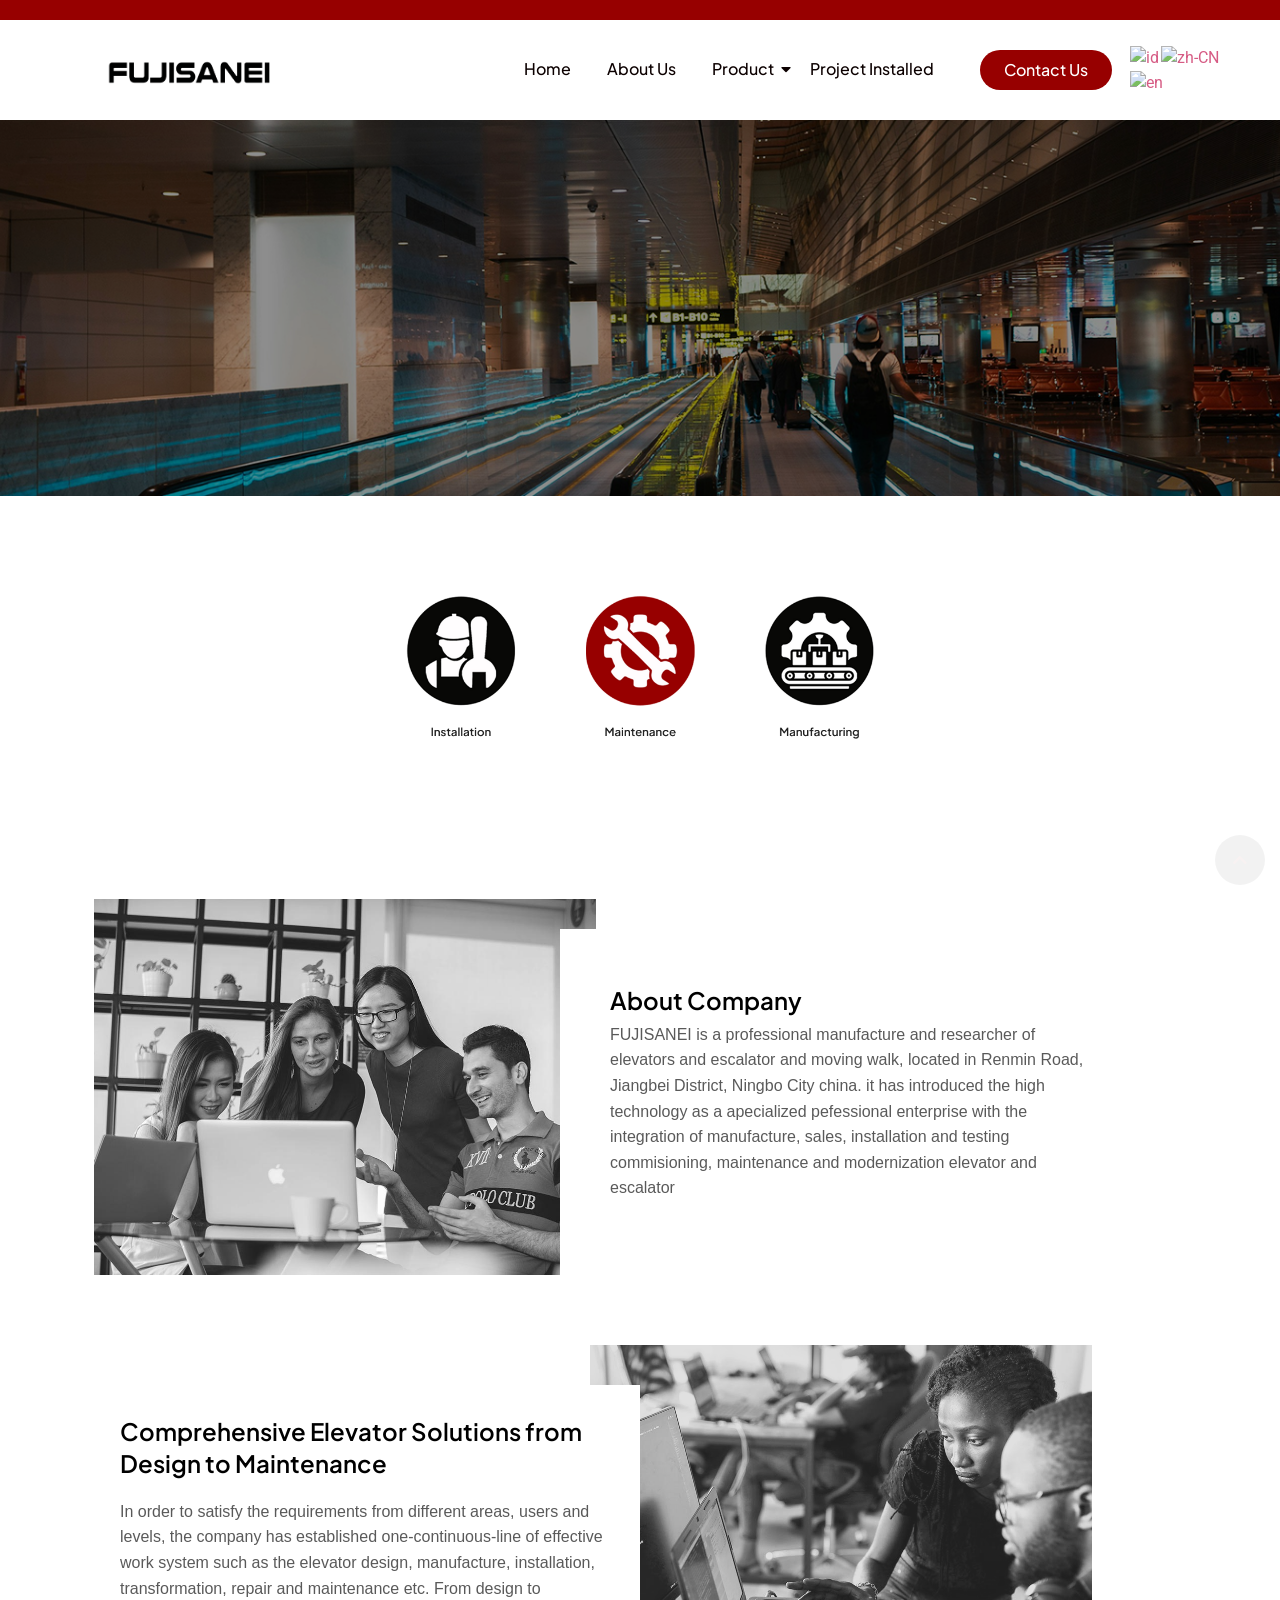
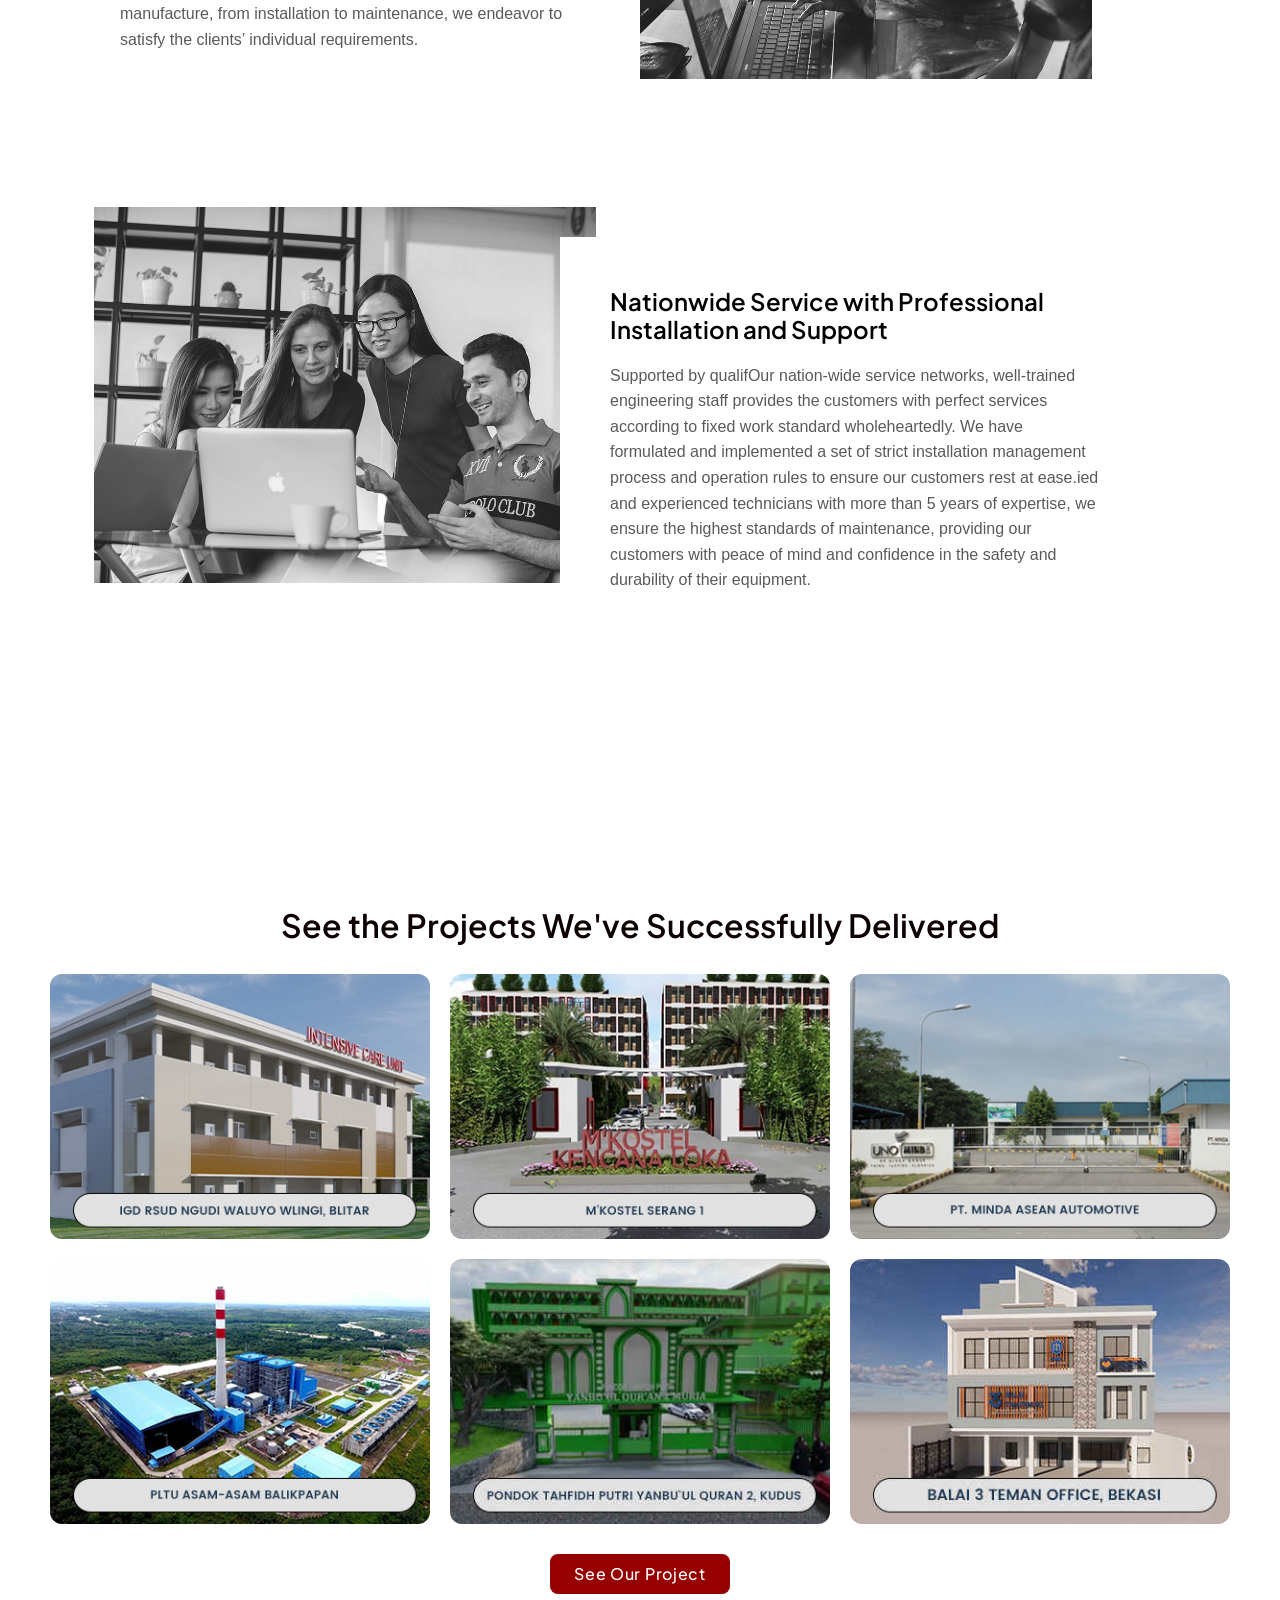
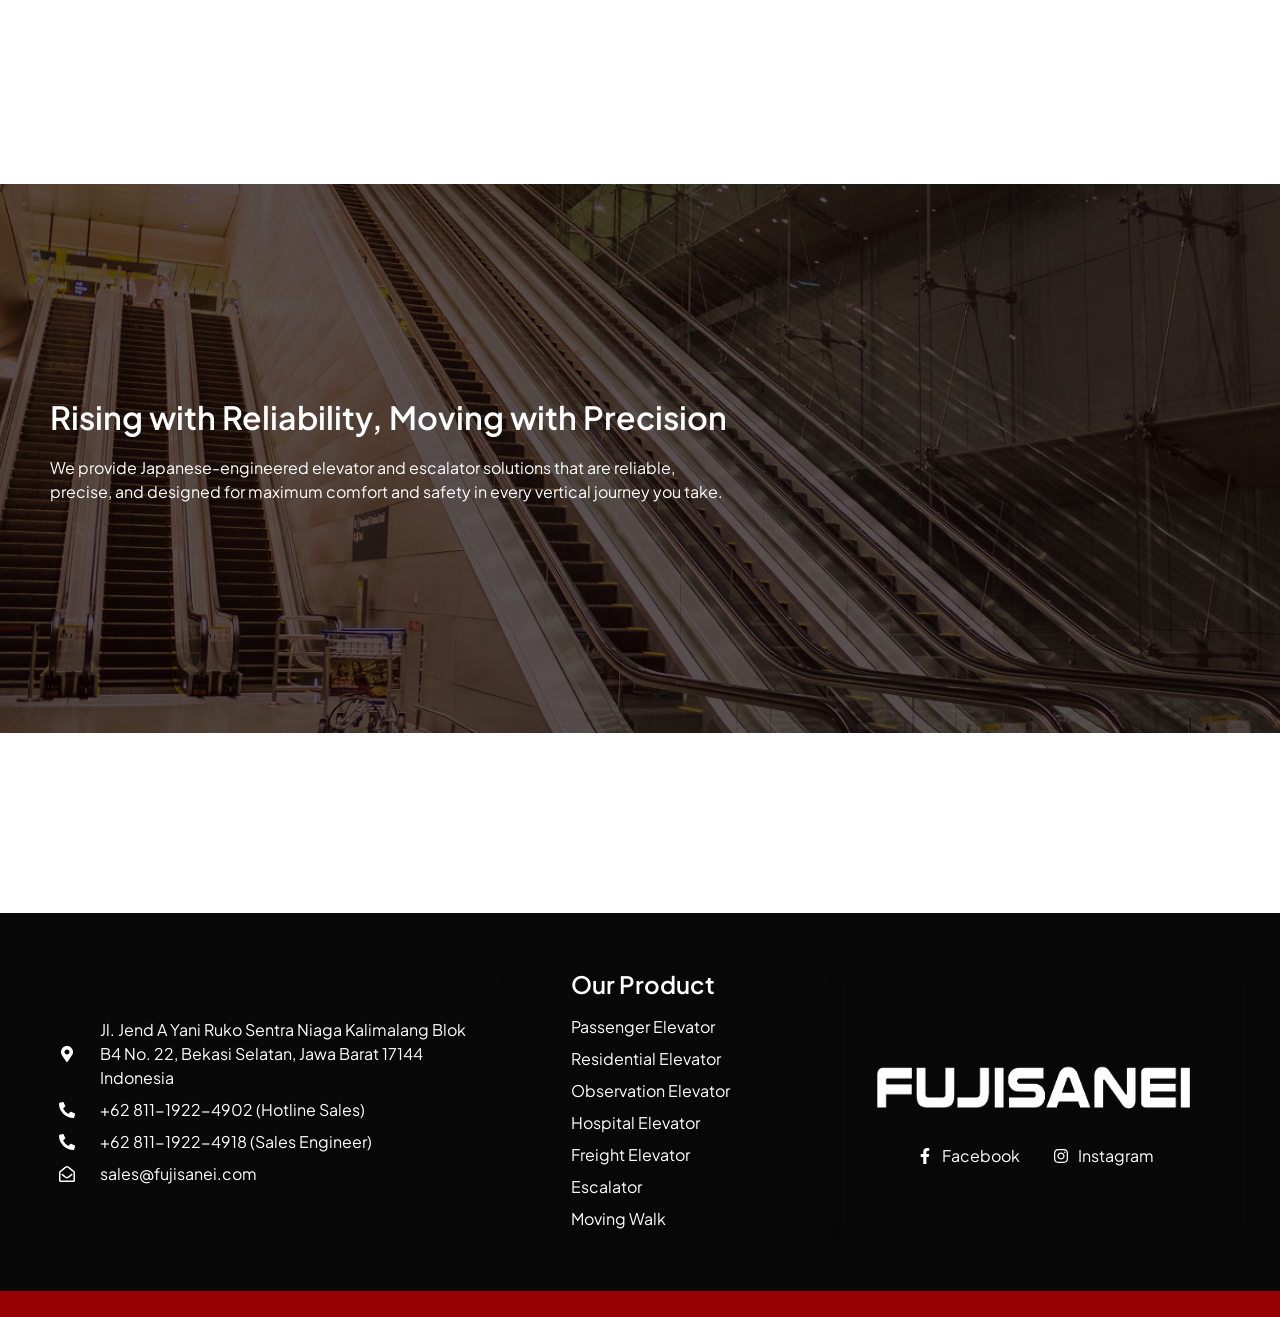
==== about/index.html @ 296575f1 "first" ====
<!DOCTYPE html>
<html lang="en-US">
<head>
	<meta charset="UTF-8">
	<meta name="viewport" content="width=device-width, initial-scale=1">
	<link rel="profile" href="http://gmpg.org/xfn/11">
	<link rel="pingback" href="https://rararap22.github.io/fsibaru/xmlrpc.php">
	<title>about &ndash; Fujisanei Elevator</title>
<meta name="robots" content="max-image-preview:large">
	<style>img:is([sizes="auto" i], [sizes^="auto," i]) { contain-intrinsic-size: 3000px 1500px }</style>
	<link rel="alternate" type="application/rss+xml" title="Fujisanei Elevator &raquo; Feed" href="https://rararap22.github.io/fsibaru/feed/">
<link rel="alternate" type="application/rss+xml" title="Fujisanei Elevator &raquo; Comments Feed" href="https://rararap22.github.io/fsibaru/comments/feed/">
<script>
window._wpemojiSettings = {"baseUrl":"https:\/\/s.w.org\/images\/core\/emoji\/16.0.1\/72x72\/","ext":".png","svgUrl":"https:\/\/s.w.org\/images\/core\/emoji\/16.0.1\/svg\/","svgExt":".svg","source":{"concatemoji":"https:\/\/rararap22.github.io\/fsibaru\/wp-includes\/js\/wp-emoji-release.min.js?ver=6.8.2"}};
/*! This file is auto-generated */
!function(s,n){var o,i,e;function c(e){try{var t={supportTests:e,timestamp:(new Date).valueOf()};sessionStorage.setItem(o,JSON.stringify(t))}catch(e){}}function p(e,t,n){e.clearRect(0,0,e.canvas.width,e.canvas.height),e.fillText(t,0,0);var t=new Uint32Array(e.getImageData(0,0,e.canvas.width,e.canvas.height).data),a=(e.clearRect(0,0,e.canvas.width,e.canvas.height),e.fillText(n,0,0),new Uint32Array(e.getImageData(0,0,e.canvas.width,e.canvas.height).data));return t.every(function(e,t){return e===a[t]})}function u(e,t){e.clearRect(0,0,e.canvas.width,e.canvas.height),e.fillText(t,0,0);for(var n=e.getImageData(16,16,1,1),a=0;a<n.data.length;a++)if(0!==n.data[a])return!1;return!0}function f(e,t,n,a){switch(t){case"flag":return n(e,"\ud83c\udff3\ufe0f\u200d\u26a7\ufe0f","\ud83c\udff3\ufe0f\u200b\u26a7\ufe0f")?!1:!n(e,"\ud83c\udde8\ud83c\uddf6","\ud83c\udde8\u200b\ud83c\uddf6")&&!n(e,"\ud83c\udff4\udb40\udc67\udb40\udc62\udb40\udc65\udb40\udc6e\udb40\udc67\udb40\udc7f","\ud83c\udff4\u200b\udb40\udc67\u200b\udb40\udc62\u200b\udb40\udc65\u200b\udb40\udc6e\u200b\udb40\udc67\u200b\udb40\udc7f");case"emoji":return!a(e,"\ud83e\udedf")}return!1}function g(e,t,n,a){var r="undefined"!=typeof WorkerGlobalScope&&self instanceof WorkerGlobalScope?new OffscreenCanvas(300,150):s.createElement("canvas"),o=r.getContext("2d",{willReadFrequently:!0}),i=(o.textBaseline="top",o.font="600 32px Arial",{});return e.forEach(function(e){i[e]=t(o,e,n,a)}),i}function t(e){var t=s.createElement("script");t.src=e,t.defer=!0,s.head.appendChild(t)}"undefined"!=typeof Promise&&(o="wpEmojiSettingsSupports",i=["flag","emoji"],n.supports={everything:!0,everythingExceptFlag:!0},e=new Promise(function(e){s.addEventListener("DOMContentLoaded",e,{once:!0})}),new Promise(function(t){var n=function(){try{var e=JSON.parse(sessionStorage.getItem(o));if("object"==typeof e&&"number"==typeof e.timestamp&&(new Date).valueOf()<e.timestamp+604800&&"object"==typeof e.supportTests)return e.supportTests}catch(e){}return null}();if(!n){if("undefined"!=typeof Worker&&"undefined"!=typeof OffscreenCanvas&&"undefined"!=typeof URL&&URL.createObjectURL&&"undefined"!=typeof Blob)try{var e="postMessage("+g.toString()+"("+[JSON.stringify(i),f.toString(),p.toString(),u.toString()].join(",")+"));",a=new Blob([e],{type:"text/javascript"}),r=new Worker(URL.createObjectURL(a),{name:"wpTestEmojiSupports"});return void(r.onmessage=function(e){c(n=e.data),r.terminate(),t(n)})}catch(e){}c(n=g(i,f,p,u))}t(n)}).then(function(e){for(var t in e)n.supports[t]=e[t],n.supports.everything=n.supports.everything&&n.supports[t],"flag"!==t&&(n.supports.everythingExceptFlag=n.supports.everythingExceptFlag&&n.supports[t]);n.supports.everythingExceptFlag=n.supports.everythingExceptFlag&&!n.supports.flag,n.DOMReady=!1,n.readyCallback=function(){n.DOMReady=!0}}).then(function(){return e}).then(function(){var e;n.supports.everything||(n.readyCallback(),(e=n.source||{}).concatemoji?t(e.concatemoji):e.wpemoji&&e.twemoji&&(t(e.twemoji),t(e.wpemoji)))}))}((window,document),window._wpemojiSettings);
</script>
<link rel="stylesheet" id="hfe-widgets-style-css" href="https://rararap22.github.io/fsibaru/wp-content/plugins/header-footer-elementor/inc/widgets-css/frontend.css?ver=2.4.4" media="all">
<link rel="stylesheet" id="premium-addons-css" href="https://rararap22.github.io/fsibaru/wp-content/plugins/premium-addons-for-elementor/assets/frontend/min-css/premium-addons.min.css?ver=4.11.22" media="all">
<style id="wp-emoji-styles-inline-css">

	img.wp-smiley, img.emoji {
		display: inline !important;
		border: none !important;
		box-shadow: none !important;
		height: 1em !important;
		width: 1em !important;
		margin: 0 0.07em !important;
		vertical-align: -0.1em !important;
		background: none !important;
		padding: 0 !important;
	}
</style>
<style id="global-styles-inline-css">
:root{--wp--preset--aspect-ratio--square: 1;--wp--preset--aspect-ratio--4-3: 4/3;--wp--preset--aspect-ratio--3-4: 3/4;--wp--preset--aspect-ratio--3-2: 3/2;--wp--preset--aspect-ratio--2-3: 2/3;--wp--preset--aspect-ratio--16-9: 16/9;--wp--preset--aspect-ratio--9-16: 9/16;--wp--preset--color--black: #000000;--wp--preset--color--cyan-bluish-gray: #abb8c3;--wp--preset--color--white: #ffffff;--wp--preset--color--pale-pink: #f78da7;--wp--preset--color--vivid-red: #cf2e2e;--wp--preset--color--luminous-vivid-orange: #ff6900;--wp--preset--color--luminous-vivid-amber: #fcb900;--wp--preset--color--light-green-cyan: #7bdcb5;--wp--preset--color--vivid-green-cyan: #00d084;--wp--preset--color--pale-cyan-blue: #8ed1fc;--wp--preset--color--vivid-cyan-blue: #0693e3;--wp--preset--color--vivid-purple: #9b51e0;--wp--preset--gradient--vivid-cyan-blue-to-vivid-purple: linear-gradient(135deg,rgba(6,147,227,1) 0%,rgb(155,81,224) 100%);--wp--preset--gradient--light-green-cyan-to-vivid-green-cyan: linear-gradient(135deg,rgb(122,220,180) 0%,rgb(0,208,130) 100%);--wp--preset--gradient--luminous-vivid-amber-to-luminous-vivid-orange: linear-gradient(135deg,rgba(252,185,0,1) 0%,rgba(255,105,0,1) 100%);--wp--preset--gradient--luminous-vivid-orange-to-vivid-red: linear-gradient(135deg,rgba(255,105,0,1) 0%,rgb(207,46,46) 100%);--wp--preset--gradient--very-light-gray-to-cyan-bluish-gray: linear-gradient(135deg,rgb(238,238,238) 0%,rgb(169,184,195) 100%);--wp--preset--gradient--cool-to-warm-spectrum: linear-gradient(135deg,rgb(74,234,220) 0%,rgb(151,120,209) 20%,rgb(207,42,186) 40%,rgb(238,44,130) 60%,rgb(251,105,98) 80%,rgb(254,248,76) 100%);--wp--preset--gradient--blush-light-purple: linear-gradient(135deg,rgb(255,206,236) 0%,rgb(152,150,240) 100%);--wp--preset--gradient--blush-bordeaux: linear-gradient(135deg,rgb(254,205,165) 0%,rgb(254,45,45) 50%,rgb(107,0,62) 100%);--wp--preset--gradient--luminous-dusk: linear-gradient(135deg,rgb(255,203,112) 0%,rgb(199,81,192) 50%,rgb(65,88,208) 100%);--wp--preset--gradient--pale-ocean: linear-gradient(135deg,rgb(255,245,203) 0%,rgb(182,227,212) 50%,rgb(51,167,181) 100%);--wp--preset--gradient--electric-grass: linear-gradient(135deg,rgb(202,248,128) 0%,rgb(113,206,126) 100%);--wp--preset--gradient--midnight: linear-gradient(135deg,rgb(2,3,129) 0%,rgb(40,116,252) 100%);--wp--preset--font-size--small: 13px;--wp--preset--font-size--medium: 20px;--wp--preset--font-size--large: 36px;--wp--preset--font-size--x-large: 42px;--wp--preset--spacing--20: 0.44rem;--wp--preset--spacing--30: 0.67rem;--wp--preset--spacing--40: 1rem;--wp--preset--spacing--50: 1.5rem;--wp--preset--spacing--60: 2.25rem;--wp--preset--spacing--70: 3.38rem;--wp--preset--spacing--80: 5.06rem;--wp--preset--shadow--natural: 6px 6px 9px rgba(0, 0, 0, 0.2);--wp--preset--shadow--deep: 12px 12px 50px rgba(0, 0, 0, 0.4);--wp--preset--shadow--sharp: 6px 6px 0px rgba(0, 0, 0, 0.2);--wp--preset--shadow--outlined: 6px 6px 0px -3px rgba(255, 255, 255, 1), 6px 6px rgba(0, 0, 0, 1);--wp--preset--shadow--crisp: 6px 6px 0px rgba(0, 0, 0, 1);}:root { --wp--style--global--content-size: 800px;--wp--style--global--wide-size: 1200px; }:where(body) { margin: 0; }.wp-site-blocks > .alignleft { float: left; margin-right: 2em; }.wp-site-blocks > .alignright { float: right; margin-left: 2em; }.wp-site-blocks > .aligncenter { justify-content: center; margin-left: auto; margin-right: auto; }:where(.wp-site-blocks) > * { margin-block-start: 24px; margin-block-end: 0; }:where(.wp-site-blocks) > :first-child { margin-block-start: 0; }:where(.wp-site-blocks) > :last-child { margin-block-end: 0; }:root { --wp--style--block-gap: 24px; }:root :where(.is-layout-flow) > :first-child{margin-block-start: 0;}:root :where(.is-layout-flow) > :last-child{margin-block-end: 0;}:root :where(.is-layout-flow) > *{margin-block-start: 24px;margin-block-end: 0;}:root :where(.is-layout-constrained) > :first-child{margin-block-start: 0;}:root :where(.is-layout-constrained) > :last-child{margin-block-end: 0;}:root :where(.is-layout-constrained) > *{margin-block-start: 24px;margin-block-end: 0;}:root :where(.is-layout-flex){gap: 24px;}:root :where(.is-layout-grid){gap: 24px;}.is-layout-flow > .alignleft{float: left;margin-inline-start: 0;margin-inline-end: 2em;}.is-layout-flow > .alignright{float: right;margin-inline-start: 2em;margin-inline-end: 0;}.is-layout-flow > .aligncenter{margin-left: auto !important;margin-right: auto !important;}.is-layout-constrained > .alignleft{float: left;margin-inline-start: 0;margin-inline-end: 2em;}.is-layout-constrained > .alignright{float: right;margin-inline-start: 2em;margin-inline-end: 0;}.is-layout-constrained > .aligncenter{margin-left: auto !important;margin-right: auto !important;}.is-layout-constrained > :where(:not(.alignleft):not(.alignright):not(.alignfull)){max-width: var(--wp--style--global--content-size);margin-left: auto !important;margin-right: auto !important;}.is-layout-constrained > .alignwide{max-width: var(--wp--style--global--wide-size);}body .is-layout-flex{display: flex;}.is-layout-flex{flex-wrap: wrap;align-items: center;}.is-layout-flex > :is(*, div){margin: 0;}body .is-layout-grid{display: grid;}.is-layout-grid > :is(*, div){margin: 0;}body{padding-top: 0px;padding-right: 0px;padding-bottom: 0px;padding-left: 0px;}a:where(:not(.wp-element-button)){text-decoration: underline;}:root :where(.wp-element-button, .wp-block-button__link){background-color: #32373c;border-width: 0;color: #fff;font-family: inherit;font-size: inherit;line-height: inherit;padding: calc(0.667em + 2px) calc(1.333em + 2px);text-decoration: none;}.has-black-color{color: var(--wp--preset--color--black) !important;}.has-cyan-bluish-gray-color{color: var(--wp--preset--color--cyan-bluish-gray) !important;}.has-white-color{color: var(--wp--preset--color--white) !important;}.has-pale-pink-color{color: var(--wp--preset--color--pale-pink) !important;}.has-vivid-red-color{color: var(--wp--preset--color--vivid-red) !important;}.has-luminous-vivid-orange-color{color: var(--wp--preset--color--luminous-vivid-orange) !important;}.has-luminous-vivid-amber-color{color: var(--wp--preset--color--luminous-vivid-amber) !important;}.has-light-green-cyan-color{color: var(--wp--preset--color--light-green-cyan) !important;}.has-vivid-green-cyan-color{color: var(--wp--preset--color--vivid-green-cyan) !important;}.has-pale-cyan-blue-color{color: var(--wp--preset--color--pale-cyan-blue) !important;}.has-vivid-cyan-blue-color{color: var(--wp--preset--color--vivid-cyan-blue) !important;}.has-vivid-purple-color{color: var(--wp--preset--color--vivid-purple) !important;}.has-black-background-color{background-color: var(--wp--preset--color--black) !important;}.has-cyan-bluish-gray-background-color{background-color: var(--wp--preset--color--cyan-bluish-gray) !important;}.has-white-background-color{background-color: var(--wp--preset--color--white) !important;}.has-pale-pink-background-color{background-color: var(--wp--preset--color--pale-pink) !important;}.has-vivid-red-background-color{background-color: var(--wp--preset--color--vivid-red) !important;}.has-luminous-vivid-orange-background-color{background-color: var(--wp--preset--color--luminous-vivid-orange) !important;}.has-luminous-vivid-amber-background-color{background-color: var(--wp--preset--color--luminous-vivid-amber) !important;}.has-light-green-cyan-background-color{background-color: var(--wp--preset--color--light-green-cyan) !important;}.has-vivid-green-cyan-background-color{background-color: var(--wp--preset--color--vivid-green-cyan) !important;}.has-pale-cyan-blue-background-color{background-color: var(--wp--preset--color--pale-cyan-blue) !important;}.has-vivid-cyan-blue-background-color{background-color: var(--wp--preset--color--vivid-cyan-blue) !important;}.has-vivid-purple-background-color{background-color: var(--wp--preset--color--vivid-purple) !important;}.has-black-border-color{border-color: var(--wp--preset--color--black) !important;}.has-cyan-bluish-gray-border-color{border-color: var(--wp--preset--color--cyan-bluish-gray) !important;}.has-white-border-color{border-color: var(--wp--preset--color--white) !important;}.has-pale-pink-border-color{border-color: var(--wp--preset--color--pale-pink) !important;}.has-vivid-red-border-color{border-color: var(--wp--preset--color--vivid-red) !important;}.has-luminous-vivid-orange-border-color{border-color: var(--wp--preset--color--luminous-vivid-orange) !important;}.has-luminous-vivid-amber-border-color{border-color: var(--wp--preset--color--luminous-vivid-amber) !important;}.has-light-green-cyan-border-color{border-color: var(--wp--preset--color--light-green-cyan) !important;}.has-vivid-green-cyan-border-color{border-color: var(--wp--preset--color--vivid-green-cyan) !important;}.has-pale-cyan-blue-border-color{border-color: var(--wp--preset--color--pale-cyan-blue) !important;}.has-vivid-cyan-blue-border-color{border-color: var(--wp--preset--color--vivid-cyan-blue) !important;}.has-vivid-purple-border-color{border-color: var(--wp--preset--color--vivid-purple) !important;}.has-vivid-cyan-blue-to-vivid-purple-gradient-background{background: var(--wp--preset--gradient--vivid-cyan-blue-to-vivid-purple) !important;}.has-light-green-cyan-to-vivid-green-cyan-gradient-background{background: var(--wp--preset--gradient--light-green-cyan-to-vivid-green-cyan) !important;}.has-luminous-vivid-amber-to-luminous-vivid-orange-gradient-background{background: var(--wp--preset--gradient--luminous-vivid-amber-to-luminous-vivid-orange) !important;}.has-luminous-vivid-orange-to-vivid-red-gradient-background{background: var(--wp--preset--gradient--luminous-vivid-orange-to-vivid-red) !important;}.has-very-light-gray-to-cyan-bluish-gray-gradient-background{background: var(--wp--preset--gradient--very-light-gray-to-cyan-bluish-gray) !important;}.has-cool-to-warm-spectrum-gradient-background{background: var(--wp--preset--gradient--cool-to-warm-spectrum) !important;}.has-blush-light-purple-gradient-background{background: var(--wp--preset--gradient--blush-light-purple) !important;}.has-blush-bordeaux-gradient-background{background: var(--wp--preset--gradient--blush-bordeaux) !important;}.has-luminous-dusk-gradient-background{background: var(--wp--preset--gradient--luminous-dusk) !important;}.has-pale-ocean-gradient-background{background: var(--wp--preset--gradient--pale-ocean) !important;}.has-electric-grass-gradient-background{background: var(--wp--preset--gradient--electric-grass) !important;}.has-midnight-gradient-background{background: var(--wp--preset--gradient--midnight) !important;}.has-small-font-size{font-size: var(--wp--preset--font-size--small) !important;}.has-medium-font-size{font-size: var(--wp--preset--font-size--medium) !important;}.has-large-font-size{font-size: var(--wp--preset--font-size--large) !important;}.has-x-large-font-size{font-size: var(--wp--preset--font-size--x-large) !important;}
:root :where(.wp-block-pullquote){font-size: 1.5em;line-height: 1.6;}
</style>
<link rel="stylesheet" id="hfe-style-css" href="https://rararap22.github.io/fsibaru/wp-content/plugins/header-footer-elementor/assets/css/header-footer-elementor.css?ver=2.4.4" media="all">
<link rel="stylesheet" id="elementor-frontend-css" href="https://rararap22.github.io/fsibaru/wp-content/plugins/elementor/assets/css/frontend.min.css?ver=3.30.2" media="all">
<link rel="stylesheet" id="elementor-post-6-css" href="https://rararap22.github.io/fsibaru/wp-content/uploads/elementor/css/post-6.css?ver=1753673597" media="all">
<link rel="stylesheet" id="she-header-style-css" href="https://rararap22.github.io/fsibaru/wp-content/plugins/sticky-header-effects-for-elementor/assets/css/she-header-style.css?ver=2.1.0" media="all">
<link rel="stylesheet" id="widget-image-css" href="https://rararap22.github.io/fsibaru/wp-content/plugins/elementor/assets/css/widget-image.min.css?ver=3.30.2" media="all">
<link rel="stylesheet" id="e-animation-hang-css" href="https://rararap22.github.io/fsibaru/wp-content/plugins/elementor/assets/lib/animations/styles/e-animation-hang.min.css?ver=3.30.2" media="all">
<link rel="stylesheet" id="widget-heading-css" href="https://rararap22.github.io/fsibaru/wp-content/plugins/elementor/assets/css/widget-heading.min.css?ver=3.30.2" media="all">
<link rel="stylesheet" id="e-animation-grow-css" href="https://rararap22.github.io/fsibaru/wp-content/plugins/elementor/assets/lib/animations/styles/e-animation-grow.min.css?ver=3.30.2" media="all">
<link rel="stylesheet" id="elementor-post-343-css" href="https://rararap22.github.io/fsibaru/wp-content/uploads/elementor/css/post-343.css?ver=1753673710" media="all">
<link rel="stylesheet" id="elementor-post-27-css" href="https://rararap22.github.io/fsibaru/wp-content/uploads/elementor/css/post-27.css?ver=1753673598" media="all">
<link rel="stylesheet" id="elementor-post-81-css" href="https://rararap22.github.io/fsibaru/wp-content/uploads/elementor/css/post-81.css?ver=1753673598" media="all">
<link rel="stylesheet" id="hello-elementor-css" href="https://rararap22.github.io/fsibaru/wp-content/themes/hello-elementor/assets/css/reset.css?ver=3.4.4" media="all">
<link rel="stylesheet" id="hello-elementor-theme-style-css" href="https://rararap22.github.io/fsibaru/wp-content/themes/hello-elementor/assets/css/theme.css?ver=3.4.4" media="all">
<link rel="stylesheet" id="hello-elementor-header-footer-css" href="https://rararap22.github.io/fsibaru/wp-content/themes/hello-elementor/assets/css/header-footer.css?ver=3.4.4" media="all">
<link rel="stylesheet" id="hfe-elementor-icons-css" href="https://rararap22.github.io/fsibaru/wp-content/plugins/elementor/assets/lib/eicons/css/elementor-icons.min.css?ver=5.34.0" media="all">
<link rel="stylesheet" id="hfe-icons-list-css" href="https://rararap22.github.io/fsibaru/wp-content/plugins/elementor/assets/css/widget-icon-list.min.css?ver=3.24.3" media="all">
<link rel="stylesheet" id="hfe-social-icons-css" href="https://rararap22.github.io/fsibaru/wp-content/plugins/elementor/assets/css/widget-social-icons.min.css?ver=3.24.0" media="all">
<link rel="stylesheet" id="hfe-social-share-icons-brands-css" href="https://rararap22.github.io/fsibaru/wp-content/plugins/elementor/assets/lib/font-awesome/css/brands.css?ver=5.15.3" media="all">
<link rel="stylesheet" id="hfe-social-share-icons-fontawesome-css" href="https://rararap22.github.io/fsibaru/wp-content/plugins/elementor/assets/lib/font-awesome/css/fontawesome.css?ver=5.15.3" media="all">
<link rel="stylesheet" id="hfe-nav-menu-icons-css" href="https://rararap22.github.io/fsibaru/wp-content/plugins/elementor/assets/lib/font-awesome/css/solid.css?ver=5.15.3" media="all">
<link rel="stylesheet" id="hfe-widget-blockquote-css" href="https://rararap22.github.io/fsibaru/wp-content/plugins/elementor-pro/assets/css/widget-blockquote.min.css?ver=3.25.0" media="all">
<link rel="stylesheet" id="hfe-mega-menu-css" href="https://rararap22.github.io/fsibaru/wp-content/plugins/elementor-pro/assets/css/widget-mega-menu.min.css?ver=3.26.2" media="all">
<link rel="stylesheet" id="hfe-nav-menu-widget-css" href="https://rararap22.github.io/fsibaru/wp-content/plugins/elementor-pro/assets/css/widget-nav-menu.min.css?ver=3.26.0" media="all">
<link rel="stylesheet" id="wpr-text-animations-css-css" href="https://rararap22.github.io/fsibaru/wp-content/plugins/royal-elementor-addons/assets/css/lib/animations/text-animations.min.css?ver=1.7.1027" media="all">
<link rel="stylesheet" id="wpr-addons-css-css" href="https://rararap22.github.io/fsibaru/wp-content/plugins/royal-elementor-addons/assets/css/frontend.min.css?ver=1.7.1027" media="all">
<link rel="stylesheet" id="font-awesome-5-all-css" href="https://rararap22.github.io/fsibaru/wp-content/plugins/elementor/assets/lib/font-awesome/css/all.min.css?ver=4.11.22" media="all">
<link rel="stylesheet" id="bdt-uikit-css" href="https://rararap22.github.io/fsibaru/wp-content/plugins/bdthemes-element-pack-lite/assets/css/bdt-uikit.css?ver=3.21.7" media="all">
<link rel="stylesheet" id="ep-helper-css" href="https://rararap22.github.io/fsibaru/wp-content/plugins/bdthemes-element-pack-lite/assets/css/ep-helper.css?ver=8.1.3" media="all">
<link rel="stylesheet" id="prime-slider-site-css" href="https://rararap22.github.io/fsibaru/wp-content/plugins/bdthemes-prime-slider-lite/assets/css/prime-slider-site.css?ver=3.17.16" media="all">
<link rel="stylesheet" id="upk-site-css" href="https://rararap22.github.io/fsibaru/wp-content/plugins/ultimate-post-kit/assets/css/upk-site.css?ver=3.15.3" media="all">
<link rel="stylesheet" id="elementor-gf-local-plusjakartasans-css" href="https://rararap22.github.io/fsibaru/wp-content/uploads/elementor/google-fonts/css/plusjakartasans.css?ver=1753081350" media="all">
<link rel="stylesheet" id="elementor-gf-local-roboto-css" href="https://rararap22.github.io/fsibaru/wp-content/uploads/elementor/google-fonts/css/roboto.css?ver=1753080674" media="all">
<script data-cfasync="false" src="https://rararap22.github.io/fsibaru/wp-includes/js/jquery/jquery.min.js?ver=3.7.1" id="jquery-core-js"></script>
<script data-cfasync="false" src="https://rararap22.github.io/fsibaru/wp-includes/js/jquery/jquery-migrate.min.js?ver=3.4.1" id="jquery-migrate-js"></script>
<script id="jquery-js-after">
!function($){"use strict";$(document).ready(function(){$(this).scrollTop()>100&&$(".hfe-scroll-to-top-wrap").removeClass("hfe-scroll-to-top-hide"),$(window).scroll(function(){$(this).scrollTop()<100?$(".hfe-scroll-to-top-wrap").fadeOut(300):$(".hfe-scroll-to-top-wrap").fadeIn(300)}),$(".hfe-scroll-to-top-wrap").on("click",function(){$("html, body").animate({scrollTop:0},300);return!1})})}(jQuery);
!function($){'use strict';$(document).ready(function(){var bar=$('.hfe-reading-progress-bar');if(!bar.length)return;$(window).on('scroll',function(){var s=$(window).scrollTop(),d=$(document).height()-$(window).height(),p=d? s/d*100:0;bar.css('width',p+'%')});});}(jQuery);
</script>
<script src="https://rararap22.github.io/fsibaru/wp-content/plugins/sticky-header-effects-for-elementor/assets/js/she-header.js?ver=2.1.0" id="she-header-js"></script>
<link rel="https://api.w.org/" href="https://rararap22.github.io/fsibaru/wp-json/"><link rel="alternate" title="JSON" type="application/json" href="https://rararap22.github.io/fsibaru/wp-json/wp/v2/pages/343"><link rel="EditURI" type="application/rsd+xml" title="RSD" href="https://rararap22.github.io/fsibaru/xmlrpc.php?rsd">
<meta name="generator" content="WordPress 6.8.2">
<link rel="canonical" href="https://rararap22.github.io/fsibaru/about/">
<link rel="shortlink" href="https://rararap22.github.io/fsibaru/?p=343">
<link rel="alternate" title="oEmbed (JSON)" type="application/json+oembed" href="https://rararap22.github.io/fsibaru/wp-json/oembed/1.0/embed?url=https%3A%2F%2Frararap22.github.io%2Ffsibaru%2Fabout%2F">
<link rel="alternate" title="oEmbed (XML)" type="text/xml+oembed" href="https://rararap22.github.io/fsibaru/wp-json/oembed/1.0/embed?url=https%3A%2F%2Frararap22.github.io%2Ffsibaru%2Fabout%2F&amp;format=xml">
<meta name="generator" content="Elementor 3.30.2; features: e_font_icon_svg, additional_custom_breakpoints, e_element_cache; settings: css_print_method-external, google_font-enabled, font_display-swap">
			<style>
				.e-con.e-parent:nth-of-type(n+4):not(.e-lazyloaded):not(.e-no-lazyload),
				.e-con.e-parent:nth-of-type(n+4):not(.e-lazyloaded):not(.e-no-lazyload) * {
					background-image: none !important;
				}
				@media screen and (max-height: 1024px) {
					.e-con.e-parent:nth-of-type(n+3):not(.e-lazyloaded):not(.e-no-lazyload),
					.e-con.e-parent:nth-of-type(n+3):not(.e-lazyloaded):not(.e-no-lazyload) * {
						background-image: none !important;
					}
				}
				@media screen and (max-height: 640px) {
					.e-con.e-parent:nth-of-type(n+2):not(.e-lazyloaded):not(.e-no-lazyload),
					.e-con.e-parent:nth-of-type(n+2):not(.e-lazyloaded):not(.e-no-lazyload) * {
						background-image: none !important;
					}
				}
			</style>
					<style id="wp-custom-css">
			

/** Start Block Kit CSS: 136-3-fc37602abad173a9d9d95d89bbe6bb80 **/

.envato-block__preview{overflow: visible !important;}

/** End Block Kit CSS: 136-3-fc37602abad173a9d9d95d89bbe6bb80 **/



/** Start Block Kit CSS: 144-3-3a7d335f39a8579c20cdf02f8d462582 **/

.envato-block__preview{overflow: visible;}

/* Envato Kit 141 Custom Styles - Applied to the element under Advanced */

.elementor-headline-animation-type-drop-in .elementor-headline-dynamic-wrapper{
	text-align: center;
}
.envato-kit-141-top-0 h1,
.envato-kit-141-top-0 h2,
.envato-kit-141-top-0 h3,
.envato-kit-141-top-0 h4,
.envato-kit-141-top-0 h5,
.envato-kit-141-top-0 h6,
.envato-kit-141-top-0 p {
	margin-top: 0;
}

.envato-kit-141-newsletter-inline .elementor-field-textual.elementor-size-md {
	padding-left: 1.5rem;
	padding-right: 1.5rem;
}

.envato-kit-141-bottom-0 p {
	margin-bottom: 0;
}

.envato-kit-141-bottom-8 .elementor-price-list .elementor-price-list-item .elementor-price-list-header {
	margin-bottom: .5rem;
}

.envato-kit-141.elementor-widget-testimonial-carousel.elementor-pagination-type-bullets .swiper-container {
	padding-bottom: 52px;
}

.envato-kit-141-display-inline {
	display: inline-block;
}

.envato-kit-141 .elementor-slick-slider ul.slick-dots {
	bottom: -40px;
}

/** End Block Kit CSS: 144-3-3a7d335f39a8579c20cdf02f8d462582 **/



/** Start Block Kit CSS: 135-3-c665d4805631b9a8bf464e65129b2f58 **/

.envato-block__preview{overflow: visible;}

/** End Block Kit CSS: 135-3-c665d4805631b9a8bf464e65129b2f58 **/



/** Start Block Kit CSS: 143-3-7969bb877702491bc5ca272e536ada9d **/

.envato-block__preview{overflow: visible;}
/* Material Button Click Effect */
.envato-kit-140-material-hit .menu-item a,
.envato-kit-140-material-button .elementor-button{
  background-position: center;
  transition: background 0.8s;
}
.envato-kit-140-material-hit .menu-item a:hover,
.envato-kit-140-material-button .elementor-button:hover{
  background: radial-gradient(circle, transparent 1%, #fff 1%) center/15000%;
}
.envato-kit-140-material-hit .menu-item a:active,
.envato-kit-140-material-button .elementor-button:active{
  background-color: #FFF;
  background-size: 100%;
  transition: background 0s;
}

/* Field Shadow */
.envato-kit-140-big-shadow-form .elementor-field-textual{
	box-shadow: 0 20px 30px rgba(0,0,0, .05);
}

/* FAQ */
.envato-kit-140-faq .elementor-accordion .elementor-accordion-item{
	border-width: 0 0 1px !important;
}

/* Scrollable Columns */
.envato-kit-140-scrollable{
	 height: 100%;
   overflow: auto;
   overflow-x: hidden;
}

/* ImageBox: No Space */
.envato-kit-140-imagebox-nospace:hover{
	transform: scale(1.1);
	transition: all 0.3s;
}
.envato-kit-140-imagebox-nospace figure{
	line-height: 0;
}

.envato-kit-140-slide .elementor-slide-content{
	background: #FFF;
	margin-left: -60px;
	padding: 1em;
}
.envato-kit-140-carousel .slick-active:not(.slick-current)  img{
	padding: 20px !important;
	transition: all .9s;
}

/** End Block Kit CSS: 143-3-7969bb877702491bc5ca272e536ada9d **/



/** Start Block Kit CSS: 141-3-1d55f1e76be9fb1a8d9de88accbe962f **/

.envato-kit-138-bracket .elementor-widget-container > *:before{
	content:"[";
	color:#ffab00;
	display:inline-block;
	margin-right:4px;
	line-height:1em;
	position:relative;
	top:-1px;
}

.envato-kit-138-bracket .elementor-widget-container > *:after{
	content:"]";
	color:#ffab00;
	display:inline-block;
	margin-left:4px;
	line-height:1em;
	position:relative;
	top:-1px;
}

/** End Block Kit CSS: 141-3-1d55f1e76be9fb1a8d9de88accbe962f **/

		</style>
		<style id="wpr_lightbox_styles">
				.lg-backdrop {
					background-color: rgba(0,0,0,0.6) !important;
				}
				.lg-toolbar,
				.lg-dropdown {
					background-color: rgba(0,0,0,0.8) !important;
				}
				.lg-dropdown:after {
					border-bottom-color: rgba(0,0,0,0.8) !important;
				}
				.lg-sub-html {
					background-color: rgba(0,0,0,0.8) !important;
				}
				.lg-thumb-outer,
				.lg-progress-bar {
					background-color: #444444 !important;
				}
				.lg-progress {
					background-color: #a90707 !important;
				}
				.lg-icon {
					color: #efefef !important;
					font-size: 20px !important;
				}
				.lg-icon.lg-toogle-thumb {
					font-size: 24px !important;
				}
				.lg-icon:hover,
				.lg-dropdown-text:hover {
					color: #ffffff !important;
				}
				.lg-sub-html,
				.lg-dropdown-text {
					color: #efefef !important;
					font-size: 14px !important;
				}
				#lg-counter {
					color: #efefef !important;
					font-size: 14px !important;
				}
				.lg-prev,
				.lg-next {
					font-size: 35px !important;
				}

				/* Defaults */
				.lg-icon {
				background-color: transparent !important;
				}

				#lg-counter {
				opacity: 0.9;
				}

				.lg-thumb-outer {
				padding: 0 10px;
				}

				.lg-thumb-item {
				border-radius: 0 !important;
				border: none !important;
				opacity: 0.5;
				}

				.lg-thumb-item.active {
					opacity: 1;
				}
	         </style></head>

<body class="wp-singular page-template-default page page-id-343 wp-embed-responsive wp-theme-hello-elementor ehf-header ehf-footer ehf-template-hello-elementor ehf-stylesheet-hello-elementor hello-elementor-default elementor-default elementor-kit-6 elementor-page elementor-page-343">
<div id="page" class="hfeed site">

		<header id="masthead" itemscope="itemscope" itemtype="https://schema.org/WPHeader">
			<p class="main-title bhf-hidden" itemprop="headline"><a href="https://rararap22.github.io/fsibaru" title="Fujisanei Elevator" rel="home">Fujisanei Elevator</a></p>
					<div data-elementor-type="wp-post" data-elementor-id="27" class="elementor elementor-27" data-elementor-post-type="elementor-hf">
				<div class="elementor-element elementor-element-c5a20b7 e-flex e-con-boxed wpr-particle-no wpr-jarallax-no wpr-parallax-no wpr-sticky-section-no e-con e-parent" data-id="c5a20b7" data-element_type="container" data-settings='{"background_background":"classic"}'>
					<div class="e-con-inner">
					</div>
				</div>
				<section class="elementor-section elementor-top-section elementor-element elementor-element-74d399ea elementor-section-height-min-height elementor-section-boxed elementor-section-height-default elementor-section-items-middle wpr-particle-no wpr-jarallax-no wpr-parallax-no wpr-sticky-section-no" data-id="74d399ea" data-element_type="section" data-settings='{"background_background":"classic"}'>
						<div class="elementor-container elementor-column-gap-default">
					<div class="elementor-column elementor-col-25 elementor-top-column elementor-element elementor-element-e70fe40" data-id="e70fe40" data-element_type="column">
			<div class="elementor-widget-wrap elementor-element-populated">
						<div class="elementor-element elementor-element-e922146 elementor-widget elementor-widget-image" data-id="e922146" data-element_type="widget" data-widget_type="image.default">
															<img fetchpriority="high" width="800" height="214" src="https://rararap22.github.io/fsibaru/wp-content/uploads/2025/07/Logo-Fuji-Sanei-2.png" class="attachment-large size-large wp-image-65" alt="">															</div>
					</div>
		</div>
				<div class="elementor-column elementor-col-25 elementor-top-column elementor-element elementor-element-31118067" data-id="31118067" data-element_type="column">
			<div class="elementor-widget-wrap elementor-element-populated">
						<div class="elementor-element elementor-element-dc9d89b wpr-main-menu-align-right wpr-main-menu-align--tabletleft wpr-main-menu-align--mobileleft wpr-pointer-underline wpr-pointer-line-fx wpr-pointer-fx-fade wpr-sub-icon-caret-down wpr-sub-menu-fx-fade wpr-nav-menu-bp-mobile wpr-mobile-menu-full-width wpr-mobile-menu-item-align-center wpr-mobile-toggle-v1 wpr-sub-divider-yes wpr-mobile-divider-yes elementor-widget elementor-widget-wpr-nav-menu" data-id="dc9d89b" data-element_type="widget" data-settings='{"menu_layout":"horizontal"}' data-widget_type="wpr-nav-menu.default">
					<nav class="wpr-nav-menu-container wpr-nav-menu-horizontal" data-trigger="hover"><ul id="menu-1-dc9d89b" class="wpr-nav-menu"><li class="menu-item menu-item-type-custom menu-item-object-custom menu-item-home menu-item-47"><a href="https://rararap22.github.io/fsibaru/" class="wpr-menu-item wpr-pointer-item">Home</a></li>
<li class="menu-item menu-item-type-custom menu-item-object-custom menu-item-48"><a href="https://rararap22.github.io/fsibaru/about/" class="wpr-menu-item wpr-pointer-item">About Us</a></li>
<li class="menu-item menu-item-type-custom menu-item-object-custom menu-item-has-children menu-item-49"><a href="#" class="wpr-menu-item wpr-pointer-item">Product<i class="wpr-sub-icon fas" aria-hidden="true"></i></a>
<ul class="sub-menu wpr-sub-menu">
	<li class="menu-item menu-item-type-custom menu-item-object-custom menu-item-51"><a href="https://rararap22.github.io/fsibaru/passenger/" class="wpr-sub-menu-item">Passenger Elevator</a></li>
	<li class="menu-item menu-item-type-custom menu-item-object-custom menu-item-52"><a href="https://rararap22.github.io/fsibaru/residential/" class="wpr-sub-menu-item">Residential Elevator</a></li>
	<li class="menu-item menu-item-type-custom menu-item-object-custom menu-item-53"><a href="http://observation/" class="wpr-sub-menu-item">Observation Elevator</a></li>
	<li class="menu-item menu-item-type-custom menu-item-object-custom menu-item-761"><a href="https://rararap22.github.io/fsibaru/hospital/" class="wpr-sub-menu-item">Hospital Elevator</a></li>
	<li class="menu-item menu-item-type-custom menu-item-object-custom menu-item-762"><a href="https://rararap22.github.io/fsibaru/freight/" class="wpr-sub-menu-item">Freight Elevator</a></li>
	<li class="menu-item menu-item-type-custom menu-item-object-custom menu-item-763"><a href="https://rararap22.github.io/fsibaru/escalator/" class="wpr-sub-menu-item">Escalator</a></li>
	<li class="menu-item menu-item-type-custom menu-item-object-custom menu-item-764"><a href="https://rararap22.github.io/fsibaru/movingwalk/" class="wpr-sub-menu-item">Moving Walk</a></li>
</ul>
</li>
<li class="menu-item menu-item-type-custom menu-item-object-custom menu-item-50"><a href="https://rararap22.github.io/fsibaru/project/" class="wpr-menu-item wpr-pointer-item">Project Installed</a></li>
</ul></nav><nav class="wpr-mobile-nav-menu-container"><div class="wpr-mobile-toggle-wrap"><div class="wpr-mobile-toggle"><span class="wpr-mobile-toggle-line"></span><span class="wpr-mobile-toggle-line"></span><span class="wpr-mobile-toggle-line"></span></div></div><ul id="mobile-menu-2-dc9d89b" class="wpr-mobile-nav-menu"><li class="menu-item menu-item-type-custom menu-item-object-custom menu-item-home menu-item-47"><a href="https://rararap22.github.io/fsibaru/" class="wpr-mobile-menu-item">Home</a></li>
<li class="menu-item menu-item-type-custom menu-item-object-custom menu-item-48"><a href="https://rararap22.github.io/fsibaru/about/" class="wpr-mobile-menu-item">About Us</a></li>
<li class="menu-item menu-item-type-custom menu-item-object-custom menu-item-has-children menu-item-49"><a href="#" class="wpr-mobile-menu-item">Product</a>
<ul class="sub-menu wpr-sub-menu">
	<li class="menu-item menu-item-type-custom menu-item-object-custom menu-item-51"><a href="https://rararap22.github.io/fsibaru/passenger/" class="wpr-mobile-sub-menu-item">Passenger Elevator</a></li>
	<li class="menu-item menu-item-type-custom menu-item-object-custom menu-item-52"><a href="https://rararap22.github.io/fsibaru/residential/" class="wpr-mobile-sub-menu-item">Residential Elevator</a></li>
	<li class="menu-item menu-item-type-custom menu-item-object-custom menu-item-53"><a href="http://observation/" class="wpr-mobile-sub-menu-item">Observation Elevator</a></li>
	<li class="menu-item menu-item-type-custom menu-item-object-custom menu-item-761"><a href="https://rararap22.github.io/fsibaru/hospital/" class="wpr-mobile-sub-menu-item">Hospital Elevator</a></li>
	<li class="menu-item menu-item-type-custom menu-item-object-custom menu-item-762"><a href="https://rararap22.github.io/fsibaru/freight/" class="wpr-mobile-sub-menu-item">Freight Elevator</a></li>
	<li class="menu-item menu-item-type-custom menu-item-object-custom menu-item-763"><a href="https://rararap22.github.io/fsibaru/escalator/" class="wpr-mobile-sub-menu-item">Escalator</a></li>
	<li class="menu-item menu-item-type-custom menu-item-object-custom menu-item-764"><a href="https://rararap22.github.io/fsibaru/movingwalk/" class="wpr-mobile-sub-menu-item">Moving Walk</a></li>
</ul>
</li>
<li class="menu-item menu-item-type-custom menu-item-object-custom menu-item-50"><a href="https://rararap22.github.io/fsibaru/project/" class="wpr-mobile-menu-item">Project Installed</a></li>
</ul></nav>				</div>
					</div>
		</div>
				<div class="elementor-column elementor-col-25 elementor-top-column elementor-element elementor-element-4914f155" data-id="4914f155" data-element_type="column">
			<div class="elementor-widget-wrap elementor-element-populated">
						<div class="elementor-element elementor-element-57d8cc67 elementor-align-right elementor-mobile-align-center elementor-widget elementor-widget-button" data-id="57d8cc67" data-element_type="widget" data-widget_type="button.default">
										<a class="elementor-button elementor-button-link elementor-size-sm" href="https://rararap22.github.io/fsibaru/contact/">
						<span class="elementor-button-content-wrapper">
									<span class="elementor-button-text">Contact Us</span>
					</span>
					</a>
								</div>
					</div>
		</div>
				<div class="elementor-column elementor-col-25 elementor-top-column elementor-element elementor-element-7b27354" data-id="7b27354" data-element_type="column">
			<div class="elementor-widget-wrap elementor-element-populated">
						<div class="elementor-element elementor-element-79e9234 elementor-widget elementor-widget-html" data-id="79e9234" data-element_type="widget" data-widget_type="html.default">
					<div class="gtranslate_wrapper" id="gt-wrapper-26825415"></div>				</div>
					</div>
		</div>
					</div>
		</section>
				</div>
				</header>

	
<main id="content" class="site-main post-343 page type-page status-publish hentry">

	
	<div class="page-content">
				<div data-elementor-type="wp-page" data-elementor-id="343" class="elementor elementor-343" data-elementor-post-type="page">
						<section class="elementor-section elementor-top-section elementor-element elementor-element-31760c5 elementor-section-height-min-height elementor-section-boxed elementor-section-height-default elementor-section-items-middle wpr-particle-no wpr-jarallax-no wpr-parallax-no wpr-sticky-section-no" data-id="31760c5" data-element_type="section" data-settings='{"background_background":"classic"}'>
							<div class="elementor-background-overlay"></div>
							<div class="elementor-container elementor-column-gap-default">
					<div class="elementor-column elementor-col-50 elementor-top-column elementor-element elementor-element-54f5fe44" data-id="54f5fe44" data-element_type="column">
			<div class="elementor-widget-wrap">
							</div>
		</div>
				<div class="elementor-column elementor-col-50 elementor-top-column elementor-element elementor-element-1439d03" data-id="1439d03" data-element_type="column">
			<div class="elementor-widget-wrap">
							</div>
		</div>
					</div>
		</section>
		<div class="elementor-element elementor-element-ec1ee33 e-flex e-con-boxed wpr-particle-no wpr-jarallax-no wpr-parallax-no wpr-sticky-section-no e-con e-parent" data-id="ec1ee33" data-element_type="container">
					<div class="e-con-inner">
				<div class="elementor-element elementor-element-8ac83bb elementor-widget elementor-widget-image" data-id="8ac83bb" data-element_type="widget" data-widget_type="image.default">
															<img decoding="async" width="800" height="261" src="https://rararap22.github.io/fsibaru/wp-content/uploads/2025/07/Frame-510.png" class="attachment-large size-large wp-image-188" alt="">															</div>
					</div>
				</div>
				<section class="elementor-section elementor-top-section elementor-element elementor-element-fcb4b83 elementor-section-height-min-height elementor-section-boxed elementor-section-height-default elementor-section-items-middle wpr-particle-no wpr-jarallax-no wpr-parallax-no wpr-sticky-section-no" data-id="fcb4b83" data-element_type="section">
							<div class="elementor-background-overlay"></div>
							<div class="elementor-container elementor-column-gap-default">
					<div class="elementor-column elementor-col-100 elementor-top-column elementor-element elementor-element-2c1e13c3" data-id="2c1e13c3" data-element_type="column">
			<div class="elementor-widget-wrap elementor-element-populated">
						<section class="elementor-section elementor-inner-section elementor-element elementor-element-586f61b6 elementor-section-boxed elementor-section-height-default elementor-section-height-default wpr-particle-no wpr-jarallax-no wpr-parallax-no wpr-sticky-section-no" data-id="586f61b6" data-element_type="section">
						<div class="elementor-container elementor-column-gap-default">
					<div class="elementor-column elementor-col-50 elementor-inner-column elementor-element elementor-element-446f0caa" data-id="446f0caa" data-element_type="column">
			<div class="elementor-widget-wrap elementor-element-populated">
						<div class="elementor-element elementor-element-58a85351 elementor-widget elementor-widget-image" data-id="58a85351" data-element_type="widget" data-widget_type="image.default">
															<img decoding="async" width="800" height="600" src="https://rararap22.github.io/fsibaru/wp-content/uploads/2025/07/mimi-thian-737711-unsplash.jpg" class="elementor-animation-hang attachment-large size-large wp-image-357" alt="">															</div>
					</div>
		</div>
				<div class="elementor-column elementor-col-50 elementor-inner-column elementor-element elementor-element-101c2b71" data-id="101c2b71" data-element_type="column" data-settings='{"background_background":"classic"}'>
			<div class="elementor-widget-wrap elementor-element-populated">
						<div class="elementor-element elementor-element-419a5a8d elementor-widget elementor-widget-heading" data-id="419a5a8d" data-element_type="widget" data-widget_type="heading.default">
					<h3 class="elementor-heading-title elementor-size-default">About Company</h3>				</div>
				<div class="elementor-element elementor-element-298eeec0 elementor-widget elementor-widget-text-editor" data-id="298eeec0" data-element_type="widget" data-widget_type="text-editor.default">
									<p>FUJISANEI is a professional manufacture and researcher of elevators and escalator and moving walk, located in Renmin Road, Jiangbei District, Ningbo City china. it has introduced the high technology as a apecialized pefessional enterprise with the integration of manufacture, sales, installation and testing commisioning, maintenance and modernization elevator and escalator</p>								</div>
					</div>
		</div>
					</div>
		</section>
				<section class="elementor-section elementor-inner-section elementor-element elementor-element-1ca57d12 elementor-reverse-mobile elementor-section-boxed elementor-section-height-default elementor-section-height-default wpr-particle-no wpr-jarallax-no wpr-parallax-no wpr-sticky-section-no" data-id="1ca57d12" data-element_type="section">
						<div class="elementor-container elementor-column-gap-default">
					<div class="elementor-column elementor-col-50 elementor-inner-column elementor-element elementor-element-55b1b696" data-id="55b1b696" data-element_type="column" data-settings='{"background_background":"classic"}'>
			<div class="elementor-widget-wrap elementor-element-populated">
						<div class="elementor-element elementor-element-62692292 elementor-widget elementor-widget-heading" data-id="62692292" data-element_type="widget" data-widget_type="heading.default">
					<h3 class="elementor-heading-title elementor-size-default">Comprehensive Elevator Solutions from Design to Maintenance</h3>				</div>
				<div class="elementor-element elementor-element-3ee74a20 elementor-widget elementor-widget-text-editor" data-id="3ee74a20" data-element_type="widget" data-widget_type="text-editor.default">
									<p>In order to satisfy the requirements from different areas, users and levels, the company has established one-continuous-line of effective work system such as the elevator design, manufacture, installation, transformation, repair and maintenance etc. From design to manufacture, from installation to maintenance, we endeavor to satisfy the clients&rsquo; individual requirements.</p>								</div>
					</div>
		</div>
				<div class="elementor-column elementor-col-50 elementor-inner-column elementor-element elementor-element-509c7742" data-id="509c7742" data-element_type="column">
			<div class="elementor-widget-wrap elementor-element-populated">
						<div class="elementor-element elementor-element-2c44454f elementor-widget elementor-widget-image" data-id="2c44454f" data-element_type="widget" data-widget_type="image.default">
															<img loading="lazy" decoding="async" width="800" height="534" src="https://rararap22.github.io/fsibaru/wp-content/uploads/2025/07/nesa-by-makers-701360-unsplash.jpg" class="elementor-animation-hang attachment-large size-large wp-image-358" alt="">															</div>
					</div>
		</div>
					</div>
		</section>
				<section class="elementor-section elementor-inner-section elementor-element elementor-element-36fadfd elementor-section-boxed elementor-section-height-default elementor-section-height-default wpr-particle-no wpr-jarallax-no wpr-parallax-no wpr-sticky-section-no" data-id="36fadfd" data-element_type="section">
						<div class="elementor-container elementor-column-gap-default">
					<div class="elementor-column elementor-col-50 elementor-inner-column elementor-element elementor-element-57430dd" data-id="57430dd" data-element_type="column">
			<div class="elementor-widget-wrap elementor-element-populated">
						<div class="elementor-element elementor-element-63f8820 elementor-widget elementor-widget-image" data-id="63f8820" data-element_type="widget" data-widget_type="image.default">
															<img decoding="async" width="800" height="600" src="https://rararap22.github.io/fsibaru/wp-content/uploads/2025/07/mimi-thian-737711-unsplash.jpg" class="elementor-animation-hang attachment-large size-large wp-image-357" alt="">															</div>
					</div>
		</div>
				<div class="elementor-column elementor-col-50 elementor-inner-column elementor-element elementor-element-81ec176" data-id="81ec176" data-element_type="column" data-settings='{"background_background":"classic"}'>
			<div class="elementor-widget-wrap elementor-element-populated">
						<div class="elementor-element elementor-element-2a22159 elementor-widget elementor-widget-heading" data-id="2a22159" data-element_type="widget" data-widget_type="heading.default">
					<h3 class="elementor-heading-title elementor-size-default">Nationwide Service with Professional Installation and Support</h3>				</div>
				<div class="elementor-element elementor-element-0020235 elementor-widget elementor-widget-text-editor" data-id="0020235" data-element_type="widget" data-widget_type="text-editor.default">
									<p>Supported by qualifOur nation-wide service networks, well-trained engineering staff provides the customers with perfect services according to fixed work standard wholeheartedly. We have formulated and implemented a set of strict installation management process and operation rules to ensure our customers rest at ease.ied and experienced technicians with more than 5 years of expertise, we ensure the highest standards of maintenance, providing our customers with peace of mind and confidence in the safety and durability of their equipment.</p>								</div>
					</div>
		</div>
					</div>
		</section>
					</div>
		</div>
					</div>
		</section>
		<div class="elementor-element elementor-element-a1b1dbe e-flex e-con-boxed wpr-particle-no wpr-jarallax-no wpr-parallax-no wpr-sticky-section-no e-con e-parent" data-id="a1b1dbe" data-element_type="container">
					<div class="e-con-inner">
				<div class="elementor-element elementor-element-15f41 elementor-widget elementor-widget-heading" data-id="15f41" data-element_type="widget" data-widget_type="heading.default">
					<h2 class="elementor-heading-title elementor-size-default">See the Projects We've Successfully Delivered</h2>				</div>
					</div>
				</div>
		<div class="elementor-element elementor-element-069b056 e-flex e-con-boxed wpr-particle-no wpr-jarallax-no wpr-parallax-no wpr-sticky-section-no e-con e-parent" data-id="069b056" data-element_type="container">
					<div class="e-con-inner">
		<div class="elementor-element elementor-element-e6677ac e-con-full e-flex wpr-particle-no wpr-jarallax-no wpr-parallax-no wpr-sticky-section-no e-con e-child" data-id="e6677ac" data-element_type="container">
				<div class="elementor-element elementor-element-2e0383f elementor-widget elementor-widget-image" data-id="2e0383f" data-element_type="widget" data-widget_type="image.default">
															<img loading="lazy" decoding="async" width="396" height="276" src="https://rararap22.github.io/fsibaru/wp-content/uploads/2025/07/igd-ngudi-waluyo.png" class="attachment-large size-large wp-image-247" alt="">															</div>
				</div>
		<div class="elementor-element elementor-element-9c18f7d e-con-full e-flex wpr-particle-no wpr-jarallax-no wpr-parallax-no wpr-sticky-section-no e-con e-child" data-id="9c18f7d" data-element_type="container">
				<div class="elementor-element elementor-element-6096e2f elementor-widget elementor-widget-image" data-id="6096e2f" data-element_type="widget" data-widget_type="image.default">
															<img loading="lazy" decoding="async" width="396" height="276" src="https://rararap22.github.io/fsibaru/wp-content/uploads/2025/07/kostel-1.png" class="attachment-large size-large wp-image-248" alt="">															</div>
				</div>
		<div class="elementor-element elementor-element-4f963bf e-con-full e-flex wpr-particle-no wpr-jarallax-no wpr-parallax-no wpr-sticky-section-no e-con e-child" data-id="4f963bf" data-element_type="container">
				<div class="elementor-element elementor-element-883e147 elementor-widget elementor-widget-image" data-id="883e147" data-element_type="widget" data-widget_type="image.default">
															<img loading="lazy" decoding="async" width="396" height="276" src="https://rararap22.github.io/fsibaru/wp-content/uploads/2025/07/minda-asean.png" class="attachment-large size-large wp-image-249" alt="">															</div>
				</div>
		<div class="elementor-element elementor-element-36ed809 e-con-full e-flex wpr-particle-no wpr-jarallax-no wpr-parallax-no wpr-sticky-section-no e-con e-child" data-id="36ed809" data-element_type="container">
				<div class="elementor-element elementor-element-1b9e8ec elementor-widget elementor-widget-image" data-id="1b9e8ec" data-element_type="widget" data-widget_type="image.default">
															<img loading="lazy" decoding="async" width="396" height="276" src="https://rararap22.github.io/fsibaru/wp-content/uploads/2025/07/pltu.png" class="attachment-large size-large wp-image-250" alt="">															</div>
				</div>
		<div class="elementor-element elementor-element-26ccd8e e-con-full e-flex wpr-particle-no wpr-jarallax-no wpr-parallax-no wpr-sticky-section-no e-con e-child" data-id="26ccd8e" data-element_type="container">
				<div class="elementor-element elementor-element-c803ab1 elementor-widget elementor-widget-image" data-id="c803ab1" data-element_type="widget" data-widget_type="image.default">
															<img loading="lazy" decoding="async" width="396" height="276" src="https://rararap22.github.io/fsibaru/wp-content/uploads/2025/07/pondokquran.jpg" class="attachment-large size-large wp-image-251" alt="">															</div>
				</div>
		<div class="elementor-element elementor-element-494cb12 e-con-full e-flex wpr-particle-no wpr-jarallax-no wpr-parallax-no wpr-sticky-section-no e-con e-child" data-id="494cb12" data-element_type="container">
				<div class="elementor-element elementor-element-289b5ec elementor-widget elementor-widget-image" data-id="289b5ec" data-element_type="widget" data-widget_type="image.default">
															<img loading="lazy" decoding="async" width="396" height="276" src="https://rararap22.github.io/fsibaru/wp-content/uploads/2025/07/rtpekayon.jpg" class="attachment-large size-large wp-image-252" alt="">															</div>
				</div>
					</div>
				</div>
		<div class="elementor-element elementor-element-0a324f7 e-flex e-con-boxed wpr-particle-no wpr-jarallax-no wpr-parallax-no wpr-sticky-section-no e-con e-parent" data-id="0a324f7" data-element_type="container">
					<div class="e-con-inner">
				<div class="elementor-element elementor-element-019132c elementor-widget elementor-widget-button" data-id="019132c" data-element_type="widget" data-widget_type="button.default">
										<a class="elementor-button elementor-button-link elementor-size-sm elementor-animation-grow" href="#">
						<span class="elementor-button-content-wrapper">
									<span class="elementor-button-text">See Our Project</span>
					</span>
					</a>
								</div>
					</div>
				</div>
				<section class="elementor-section elementor-top-section elementor-element elementor-element-42cda27 elementor-section-height-min-height elementor-section-boxed elementor-section-height-default elementor-section-items-middle wpr-particle-no wpr-jarallax-no wpr-parallax-no wpr-sticky-section-no" data-id="42cda27" data-element_type="section" data-settings='{"background_background":"classic"}'>
							<div class="elementor-background-overlay"></div>
							<div class="elementor-container elementor-column-gap-default">
					<div class="elementor-column elementor-col-100 elementor-top-column elementor-element elementor-element-7af8d0b3" data-id="7af8d0b3" data-element_type="column">
			<div class="elementor-widget-wrap elementor-element-populated">
						<div class="elementor-element elementor-element-4620f36a elementor-widget elementor-widget-heading" data-id="4620f36a" data-element_type="widget" data-widget_type="heading.default">
					<h2 class="elementor-heading-title elementor-size-default">Rising with Reliability, Moving with Precision</h2>				</div>
				<div class="elementor-element elementor-element-3b93c743 elementor-widget__width-initial elementor-widget elementor-widget-text-editor" data-id="3b93c743" data-element_type="widget" data-widget_type="text-editor.default">
									<p>We provide Japanese-engineered elevator and escalator solutions that are reliable, precise, and designed for maximum comfort and safety in every vertical journey you take.</p>								</div>
					</div>
		</div>
					</div>
		</section>
				</div>
		
		
			</div>

	
</main>

	
		<footer itemtype="https://schema.org/WPFooter" itemscope="itemscope" id="colophon" role="contentinfo">
			<div class="footer-width-fixer">		<div data-elementor-type="wp-post" data-elementor-id="81" class="elementor elementor-81" data-elementor-post-type="elementor-hf">
						<section class="elementor-section elementor-top-section elementor-element elementor-element-271904ec envato-kit-141-top-0 elementor-reverse-mobile elementor-section-boxed elementor-section-height-default elementor-section-height-default wpr-particle-no wpr-jarallax-no wpr-parallax-no wpr-sticky-section-no" data-id="271904ec" data-element_type="section" data-settings='{"background_background":"classic"}'>
							<div class="elementor-background-overlay"></div>
							<div class="elementor-container elementor-column-gap-wider">
					<div class="elementor-column elementor-col-33 elementor-top-column elementor-element elementor-element-6ab2879a elementor-invisible" data-id="6ab2879a" data-element_type="column" data-settings='{"animation":"fadeIn","animation_delay":100}'>
			<div class="elementor-widget-wrap elementor-element-populated">
						<div class="elementor-element elementor-element-650812d0 elementor-widget__width-initial elementor-icon-list--layout-traditional elementor-list-item-link-full_width elementor-widget elementor-widget-icon-list" data-id="650812d0" data-element_type="widget" data-widget_type="icon-list.default">
							<ul class="elementor-icon-list-items">
							<li class="elementor-icon-list-item">
											<span class="elementor-icon-list-icon">
							<svg aria-hidden="true" class="e-font-icon-svg e-fas-map-marker-alt" viewbox="0 0 384 512" xmlns="http://www.w3.org/2000/svg"><path d="M172.268 501.67C26.97 291.031 0 269.413 0 192 0 85.961 85.961 0 192 0s192 85.961 192 192c0 77.413-26.97 99.031-172.268 309.67-9.535 13.774-29.93 13.773-39.464 0zM192 272c44.183 0 80-35.817 80-80s-35.817-80-80-80-80 35.817-80 80 35.817 80 80 80z"></path></svg>						</span>
										<span class="elementor-icon-list-text">Jl. Jend A Yani Ruko Sentra Niaga Kalimalang Blok B4 No. 22, Bekasi Selatan, Jawa Barat 17144 Indonesia</span>
									</li>
								<li class="elementor-icon-list-item">
											<span class="elementor-icon-list-icon">
							<svg aria-hidden="true" class="e-font-icon-svg e-fas-phone-alt" viewbox="0 0 512 512" xmlns="http://www.w3.org/2000/svg"><path d="M497.39 361.8l-112-48a24 24 0 0 0-28 6.9l-49.6 60.6A370.66 370.66 0 0 1 130.6 204.11l60.6-49.6a23.94 23.94 0 0 0 6.9-28l-48-112A24.16 24.16 0 0 0 122.6.61l-104 24A24 24 0 0 0 0 48c0 256.5 207.9 464 464 464a24 24 0 0 0 23.4-18.6l24-104a24.29 24.29 0 0 0-14.01-27.6z"></path></svg>						</span>
										<span class="elementor-icon-list-text"> +62 811-1922-4902 (Hotline Sales)</span>
									</li>
								<li class="elementor-icon-list-item">
											<span class="elementor-icon-list-icon">
							<svg aria-hidden="true" class="e-font-icon-svg e-fas-phone-alt" viewbox="0 0 512 512" xmlns="http://www.w3.org/2000/svg"><path d="M497.39 361.8l-112-48a24 24 0 0 0-28 6.9l-49.6 60.6A370.66 370.66 0 0 1 130.6 204.11l60.6-49.6a23.94 23.94 0 0 0 6.9-28l-48-112A24.16 24.16 0 0 0 122.6.61l-104 24A24 24 0 0 0 0 48c0 256.5 207.9 464 464 464a24 24 0 0 0 23.4-18.6l24-104a24.29 24.29 0 0 0-14.01-27.6z"></path></svg>						</span>
										<span class="elementor-icon-list-text">+62 811-1922-4918 (Sales Engineer)</span>
									</li>
								<li class="elementor-icon-list-item">
											<span class="elementor-icon-list-icon">
							<svg aria-hidden="true" class="e-font-icon-svg e-far-envelope-open" viewbox="0 0 512 512" xmlns="http://www.w3.org/2000/svg"><path d="M494.586 164.516c-4.697-3.883-111.723-89.95-135.251-108.657C337.231 38.191 299.437 0 256 0c-43.205 0-80.636 37.717-103.335 55.859-24.463 19.45-131.07 105.195-135.15 108.549A48.004 48.004 0 0 0 0 201.485V464c0 26.51 21.49 48 48 48h416c26.51 0 48-21.49 48-48V201.509a48 48 0 0 0-17.414-36.993zM464 458a6 6 0 0 1-6 6H54a6 6 0 0 1-6-6V204.347c0-1.813.816-3.526 2.226-4.665 15.87-12.814 108.793-87.554 132.364-106.293C200.755 78.88 232.398 48 256 48c23.693 0 55.857 31.369 73.41 45.389 23.573 18.741 116.503 93.493 132.366 106.316a5.99 5.99 0 0 1 2.224 4.663V458zm-31.991-187.704c4.249 5.159 3.465 12.795-1.745 16.981-28.975 23.283-59.274 47.597-70.929 56.863C336.636 362.283 299.205 400 256 400c-43.452 0-81.287-38.237-103.335-55.86-11.279-8.967-41.744-33.413-70.927-56.865-5.21-4.187-5.993-11.822-1.745-16.981l15.258-18.528c4.178-5.073 11.657-5.843 16.779-1.726 28.618 23.001 58.566 47.035 70.56 56.571C200.143 320.631 232.307 352 256 352c23.602 0 55.246-30.88 73.41-45.389 11.994-9.535 41.944-33.57 70.563-56.568 5.122-4.116 12.601-3.346 16.778 1.727l15.258 18.526z"></path></svg>						</span>
										<span class="elementor-icon-list-text">sales@fujisanei.com</span>
									</li>
						</ul>
						</div>
					</div>
		</div>
				<div class="elementor-column elementor-col-33 elementor-top-column elementor-element elementor-element-36689295 elementor-invisible" data-id="36689295" data-element_type="column" data-settings='{"background_background":"classic","animation":"fadeIn","animation_delay":200}'>
			<div class="elementor-widget-wrap elementor-element-populated">
						<div class="elementor-element elementor-element-47b3705e elementor-widget__width-initial elementor-widget elementor-widget-heading" data-id="47b3705e" data-element_type="widget" data-widget_type="heading.default">
					<h2 class="elementor-heading-title elementor-size-default">Our Product</h2>				</div>
				<div class="elementor-element elementor-element-e4cc07f elementor-widget__width-initial elementor-icon-list--layout-traditional elementor-list-item-link-full_width elementor-widget elementor-widget-icon-list" data-id="e4cc07f" data-element_type="widget" data-widget_type="icon-list.default">
							<ul class="elementor-icon-list-items">
							<li class="elementor-icon-list-item">
											<a href="#">

											<span class="elementor-icon-list-text">Passenger Elevator</span>
											</a>
									</li>
								<li class="elementor-icon-list-item">
											<a href="#">

											<span class="elementor-icon-list-text">Residential Elevator</span>
											</a>
									</li>
								<li class="elementor-icon-list-item">
											<a href="#">

											<span class="elementor-icon-list-text">Observation Elevator</span>
											</a>
									</li>
								<li class="elementor-icon-list-item">
											<a href="#">

											<span class="elementor-icon-list-text">Hospital Elevator</span>
											</a>
									</li>
								<li class="elementor-icon-list-item">
											<a href="#">

											<span class="elementor-icon-list-text">Freight Elevator</span>
											</a>
									</li>
								<li class="elementor-icon-list-item">
											<a href="#">

											<span class="elementor-icon-list-text">Escalator</span>
											</a>
									</li>
								<li class="elementor-icon-list-item">
											<a href="#">

											<span class="elementor-icon-list-text">Moving Walk</span>
											</a>
									</li>
						</ul>
						</div>
					</div>
		</div>
				<div class="elementor-column elementor-col-33 elementor-top-column elementor-element elementor-element-6ffa1dcd elementor-invisible" data-id="6ffa1dcd" data-element_type="column" data-settings='{"background_background":"classic","animation":"pulse","animation_delay":400}'>
			<div class="elementor-widget-wrap elementor-element-populated">
						<div class="elementor-element elementor-element-7a42713 elementor-widget elementor-widget-image" data-id="7a42713" data-element_type="widget" data-widget_type="image.default">
															<img width="800" height="214" src="https://rararap22.github.io/fsibaru/wp-content/uploads/2025/07/Logo-Fuji-Sanei-2-1.png" class="attachment-large size-large wp-image-109" alt="">															</div>
				<div class="elementor-element elementor-element-5c52936 elementor-widget__width-initial elementor-icon-list--layout-inline elementor-align-center elementor-list-item-link-full_width elementor-widget elementor-widget-icon-list" data-id="5c52936" data-element_type="widget" data-widget_type="icon-list.default">
							<ul class="elementor-icon-list-items elementor-inline-items">
							<li class="elementor-icon-list-item elementor-inline-item">
											<a href="https://www.facebook.com/fujisanei.elevators/" target="_blank">

												<span class="elementor-icon-list-icon">
							<svg aria-hidden="true" class="e-font-icon-svg e-fab-facebook-f" viewbox="0 0 320 512" xmlns="http://www.w3.org/2000/svg"><path d="M279.14 288l14.22-92.66h-88.91v-60.13c0-25.35 12.42-50.06 52.24-50.06h40.42V6.26S260.43 0 225.36 0c-73.22 0-121.08 44.38-121.08 124.72v70.62H22.89V288h81.39v224h100.17V288z"></path></svg>						</span>
										<span class="elementor-icon-list-text">Facebook</span>
											</a>
									</li>
								<li class="elementor-icon-list-item elementor-inline-item">
											<a href="https://www.instagram.com/fujisaneielevator/" target="_blank">

												<span class="elementor-icon-list-icon">
							<svg aria-hidden="true" class="e-font-icon-svg e-fab-instagram" viewbox="0 0 448 512" xmlns="http://www.w3.org/2000/svg"><path d="M224.1 141c-63.6 0-114.9 51.3-114.9 114.9s51.3 114.9 114.9 114.9S339 319.5 339 255.9 287.7 141 224.1 141zm0 189.6c-41.1 0-74.7-33.5-74.7-74.7s33.5-74.7 74.7-74.7 74.7 33.5 74.7 74.7-33.6 74.7-74.7 74.7zm146.4-194.3c0 14.9-12 26.8-26.8 26.8-14.9 0-26.8-12-26.8-26.8s12-26.8 26.8-26.8 26.8 12 26.8 26.8zm76.1 27.2c-1.7-35.9-9.9-67.7-36.2-93.9-26.2-26.2-58-34.4-93.9-36.2-37-2.1-147.9-2.1-184.9 0-35.8 1.7-67.6 9.9-93.9 36.1s-34.4 58-36.2 93.9c-2.1 37-2.1 147.9 0 184.9 1.7 35.9 9.9 67.7 36.2 93.9s58 34.4 93.9 36.2c37 2.1 147.9 2.1 184.9 0 35.9-1.7 67.7-9.9 93.9-36.2 26.2-26.2 34.4-58 36.2-93.9 2.1-37 2.1-147.8 0-184.8zM398.8 388c-7.8 19.6-22.9 34.7-42.6 42.6-29.5 11.7-99.5 9-132.1 9s-102.7 2.6-132.1-9c-19.6-7.8-34.7-22.9-42.6-42.6-11.7-29.5-9-99.5-9-132.1s-2.6-102.7 9-132.1c7.8-19.6 22.9-34.7 42.6-42.6 29.5-11.7 99.5-9 132.1-9s102.7-2.6 132.1 9c19.6 7.8 34.7 22.9 42.6 42.6 11.7 29.5 9 99.5 9 132.1s2.7 102.7-9 132.1z"></path></svg>						</span>
										<span class="elementor-icon-list-text">Instagram</span>
											</a>
									</li>
						</ul>
						</div>
					</div>
		</div>
					</div>
		</section>
		<div class="elementor-element elementor-element-a2bbfac e-flex e-con-boxed wpr-particle-no wpr-jarallax-no wpr-parallax-no wpr-sticky-section-no e-con e-parent" data-id="a2bbfac" data-element_type="container" data-settings='{"background_background":"classic"}'>
					<div class="e-con-inner">
					</div>
				</div>
				</div>
		</div>		</footer>
	</div><!-- #page -->
<script type="speculationrules">
{"prefetch":[{"source":"document","where":{"and":[{"href_matches":"\/fsibaru\/*"},{"not":{"href_matches":["\/fsibaru\/wp-*.php","\/fsibaru\/wp-admin\/*","\/fsibaru\/wp-content\/uploads\/*","\/fsibaru\/wp-content\/*","\/fsibaru\/wp-content\/plugins\/*","\/fsibaru\/wp-content\/themes\/hello-elementor\/*","\/fsibaru\/*\\?(.+)"]}},{"not":{"selector_matches":"a[rel~=\"nofollow\"]"}},{"not":{"selector_matches":".no-prefetch, .no-prefetch a"}}]},"eagerness":"conservative"}]}
</script>
<div class="hfe-scroll-to-top-wrap hfe-scroll-to-top-hide"><span class="hfe-scroll-to-top-button"><i class="fas fa-chevron-up"></i></span></div>			<script>
				const lazyloadRunObserver = () => {
					const lazyloadBackgrounds = document.querySelectorAll( `.e-con.e-parent:not(.e-lazyloaded)` );
					const lazyloadBackgroundObserver = new IntersectionObserver( ( entries ) => {
						entries.forEach( ( entry ) => {
							if ( entry.isIntersecting ) {
								let lazyloadBackground = entry.target;
								if( lazyloadBackground ) {
									lazyloadBackground.classList.add( 'e-lazyloaded' );
								}
								lazyloadBackgroundObserver.unobserve( entry.target );
							}
						});
					}, { rootMargin: '200px 0px 200px 0px' } );
					lazyloadBackgrounds.forEach( ( lazyloadBackground ) => {
						lazyloadBackgroundObserver.observe( lazyloadBackground );
					} );
				};
				const events = [
					'DOMContentLoaded',
					'elementor/lazyload/observe',
				];
				events.forEach( ( event ) => {
					document.addEventListener( event, lazyloadRunObserver );
				} );
			</script>
			<link rel="stylesheet" id="wpr-link-animations-css-css" href="https://rararap22.github.io/fsibaru/wp-content/plugins/royal-elementor-addons/assets/css/lib/animations/wpr-link-animations.min.css?ver=1.7.1027" media="all">
<link rel="stylesheet" id="widget-icon-list-css" href="https://rararap22.github.io/fsibaru/wp-content/plugins/elementor/assets/css/widget-icon-list.min.css?ver=3.30.2" media="all">
<link rel="stylesheet" id="e-animation-pulse-css" href="https://rararap22.github.io/fsibaru/wp-content/plugins/elementor/assets/lib/animations/styles/e-animation-pulse.min.css?ver=3.30.2" media="all">
<script src="https://rararap22.github.io/fsibaru/wp-content/plugins/elementor/assets/js/webpack.runtime.min.js?ver=3.30.2" id="elementor-webpack-runtime-js"></script>
<script src="https://rararap22.github.io/fsibaru/wp-content/plugins/elementor/assets/js/frontend-modules.min.js?ver=3.30.2" id="elementor-frontend-modules-js"></script>
<script src="https://rararap22.github.io/fsibaru/wp-includes/js/jquery/ui/core.min.js?ver=1.13.3" id="jquery-ui-core-js"></script>
<script id="elementor-frontend-js-before">
var elementorFrontendConfig = {"environmentMode":{"edit":false,"wpPreview":false,"isScriptDebug":false},"i18n":{"shareOnFacebook":"Share on Facebook","shareOnTwitter":"Share on Twitter","pinIt":"Pin it","download":"Download","downloadImage":"Download image","fullscreen":"Fullscreen","zoom":"Zoom","share":"Share","playVideo":"Play Video","previous":"Previous","next":"Next","close":"Close","a11yCarouselPrevSlideMessage":"Previous slide","a11yCarouselNextSlideMessage":"Next slide","a11yCarouselFirstSlideMessage":"This is the first slide","a11yCarouselLastSlideMessage":"This is the last slide","a11yCarouselPaginationBulletMessage":"Go to slide"},"is_rtl":false,"breakpoints":{"xs":0,"sm":480,"md":768,"lg":1025,"xl":1440,"xxl":1600},"responsive":{"breakpoints":{"mobile":{"label":"Mobile Portrait","value":767,"default_value":767,"direction":"max","is_enabled":true},"mobile_extra":{"label":"Mobile Landscape","value":880,"default_value":880,"direction":"max","is_enabled":false},"tablet":{"label":"Tablet Portrait","value":1024,"default_value":1024,"direction":"max","is_enabled":true},"tablet_extra":{"label":"Tablet Landscape","value":1200,"default_value":1200,"direction":"max","is_enabled":false},"laptop":{"label":"Laptop","value":1366,"default_value":1366,"direction":"max","is_enabled":false},"widescreen":{"label":"Widescreen","value":2400,"default_value":2400,"direction":"min","is_enabled":false}},"hasCustomBreakpoints":false},"version":"3.30.2","is_static":false,"experimentalFeatures":{"e_font_icon_svg":true,"additional_custom_breakpoints":true,"container":true,"e_optimized_markup":true,"theme_builder_v2":true,"hello-theme-header-footer":true,"nested-elements":true,"e_element_cache":true,"home_screen":true,"global_classes_should_enforce_capabilities":true,"cloud-library":true,"e_opt_in_v4_page":true,"mega-menu":true},"urls":{"assets":"https:\/\/rararap22.github.io\/fsibaru\/wp-content\/plugins\/elementor\/assets\/","ajaxurl":"https:\/\/rararap22.github.io\/fsibaru\/wp-admin\/admin-ajax.php","uploadUrl":"https:\/\/rararap22.github.io\/fsibaru\/wp-content\/uploads"},"nonces":{"floatingButtonsClickTracking":"61d98fdcfc"},"swiperClass":"swiper","settings":{"page":[],"editorPreferences":[]},"kit":{"active_breakpoints":["viewport_mobile","viewport_tablet"],"global_image_lightbox":"yes","lightbox_enable_counter":"yes","lightbox_enable_fullscreen":"yes","lightbox_enable_zoom":"yes","lightbox_enable_share":"yes","lightbox_title_src":"title","lightbox_description_src":"description","hello_header_logo_type":"title","hello_header_menu_layout":"horizontal","hello_footer_logo_type":"logo"},"post":{"id":343,"title":"about%20%E2%80%93%20Fujisanei%20Elevator","excerpt":"","featuredImage":false}};
</script>
<script src="https://rararap22.github.io/fsibaru/wp-content/plugins/elementor/assets/js/frontend.min.js?ver=3.30.2" id="elementor-frontend-js"></script>
<script src="https://rararap22.github.io/fsibaru/wp-content/plugins/royal-elementor-addons/assets/js/lib/particles/particles.js?ver=3.0.6" id="wpr-particles-js"></script>
<script src="https://rararap22.github.io/fsibaru/wp-content/plugins/royal-elementor-addons/assets/js/lib/jarallax/jarallax.min.js?ver=1.12.7" id="wpr-jarallax-js"></script>
<script src="https://rararap22.github.io/fsibaru/wp-content/plugins/royal-elementor-addons/assets/js/lib/parallax/parallax.min.js?ver=1.0" id="wpr-parallax-hover-js"></script>
<script src="https://rararap22.github.io/fsibaru/wp-content/themes/hello-elementor/assets/js/hello-frontend.js?ver=3.4.4" id="hello-theme-frontend-js"></script>
<script id="bdt-uikit-js-extra">
var element_pack_ajax_login_config = {"ajaxurl":"https:\/\/rararap22.github.io\/fsibaru\/wp-admin\/admin-ajax.php","language":"en","loadingmessage":"Sending user info, please wait...","unknownerror":"Unknown error, make sure access is correct!"};
var ElementPackConfig = {"ajaxurl":"https:\/\/rararap22.github.io\/fsibaru\/wp-admin\/admin-ajax.php","nonce":"bfef3c2e91","data_table":{"language":{"lengthMenu":"Show _MENU_ Entries","info":"Showing _START_ to _END_ of _TOTAL_ entries","search":"Search :","paginate":{"previous":"Previous","next":"Next"}}},"contact_form":{"sending_msg":"Sending message please wait...","captcha_nd":"Invisible captcha not defined!","captcha_nr":"Could not get invisible captcha response!"},"mailchimp":{"subscribing":"Subscribing you please wait..."},"search":{"more_result":"More Results","search_result":"SEARCH RESULT","not_found":"not found"},"words_limit":{"read_more":"[read more]","read_less":"[read less]"},"elements_data":{"sections":[],"columns":[],"widgets":[]}};
</script>
<script src="https://rararap22.github.io/fsibaru/wp-content/plugins/bdthemes-element-pack-lite/assets/js/bdt-uikit.min.js?ver=3.21.7" id="bdt-uikit-js"></script>
<script src="https://rararap22.github.io/fsibaru/wp-content/plugins/bdthemes-element-pack-lite/assets/js/common/helper.min.js?ver=8.1.3" id="element-pack-helper-js"></script>
<script src="https://rararap22.github.io/fsibaru/wp-content/plugins/bdthemes-prime-slider-lite/assets/js/prime-slider-site.min.js?ver=3.17.16" id="prime-slider-site-js"></script>
<script id="upk-site-js-extra">
var UltimatePostKitConfig = {"ajaxurl":"https:\/\/rararap22.github.io\/fsibaru\/wp-admin\/admin-ajax.php","nonce":"1025d9070b","mailchimp":{"subscribing":"Subscribing you please wait..."},"elements_data":{"sections":[],"columns":[],"widgets":[]}};
</script>
<script src="https://rararap22.github.io/fsibaru/wp-content/plugins/ultimate-post-kit/assets/js/upk-site.min.js?ver=3.15.3" id="upk-site-js"></script>
<script id="gt_widget_script_26825415-js-before">
window.gtranslateSettings = /* document.write */ window.gtranslateSettings || {};window.gtranslateSettings['26825415'] = {"default_language":"en","languages":["id","zh-CN","en"],"url_structure":"none","flag_style":"3d","flag_size":32,"wrapper_selector":"#gt-wrapper-26825415","alt_flags":[],"horizontal_position":"inline","flags_location":"\/fsibaru\/wp-content\/plugins\/gtranslate\/flags\/"};
</script><script src="https://rararap22.github.io/fsibaru/wp-content/plugins/gtranslate/js/flags.js?ver=6.8.2" data-no-optimize="1" data-no-minify="1" data-gt-orig-url="/fsibaru/about/" data-gt-orig-domain="localhost" data-gt-widget-id="26825415" defer></script><script src="https://rararap22.github.io/fsibaru/wp-content/plugins/pro-elements/assets/js/webpack-pro.runtime.min.js?ver=3.30.0" id="elementor-pro-webpack-runtime-js"></script>
<script src="https://rararap22.github.io/fsibaru/wp-includes/js/dist/hooks.min.js?ver=4d63a3d491d11ffd8ac6" id="wp-hooks-js"></script>
<script src="https://rararap22.github.io/fsibaru/wp-includes/js/dist/i18n.min.js?ver=5e580eb46a90c2b997e6" id="wp-i18n-js"></script>
<script id="wp-i18n-js-after">
wp.i18n.setLocaleData( { 'text direction\u0004ltr': [ 'ltr' ] } );
</script>
<script id="elementor-pro-frontend-js-before">
var ElementorProFrontendConfig = {"ajaxurl":"https:\/\/rararap22.github.io\/fsibaru\/wp-admin\/admin-ajax.php","nonce":"3f9de3d443","urls":{"assets":"https:\/\/rararap22.github.io\/fsibaru\/wp-content\/plugins\/pro-elements\/assets\/","rest":"https:\/\/rararap22.github.io\/fsibaru\/wp-json\/"},"settings":{"lazy_load_background_images":true},"popup":{"hasPopUps":false},"shareButtonsNetworks":{"facebook":{"title":"Facebook","has_counter":true},"twitter":{"title":"Twitter"},"linkedin":{"title":"LinkedIn","has_counter":true},"pinterest":{"title":"Pinterest","has_counter":true},"reddit":{"title":"Reddit","has_counter":true},"vk":{"title":"VK","has_counter":true},"odnoklassniki":{"title":"OK","has_counter":true},"tumblr":{"title":"Tumblr"},"digg":{"title":"Digg"},"skype":{"title":"Skype"},"stumbleupon":{"title":"StumbleUpon","has_counter":true},"mix":{"title":"Mix"},"telegram":{"title":"Telegram"},"pocket":{"title":"Pocket","has_counter":true},"xing":{"title":"XING","has_counter":true},"whatsapp":{"title":"WhatsApp"},"email":{"title":"Email"},"print":{"title":"Print"},"x-twitter":{"title":"X"},"threads":{"title":"Threads"}},"facebook_sdk":{"lang":"en_US","app_id":""},"lottie":{"defaultAnimationUrl":"https:\/\/rararap22.github.io\/fsibaru\/wp-content\/plugins\/pro-elements\/modules\/lottie\/assets\/animations\/default.json"}};
</script>
<script src="https://rararap22.github.io/fsibaru/wp-content/plugins/pro-elements/assets/js/frontend.min.js?ver=3.30.0" id="elementor-pro-frontend-js"></script>
<script src="https://rararap22.github.io/fsibaru/wp-content/plugins/pro-elements/assets/js/elements-handlers.min.js?ver=3.30.0" id="pro-elements-handlers-js"></script>
<script id="wpr-addons-js-js-extra">
var WprConfig = {"ajaxurl":"https:\/\/rararap22.github.io\/fsibaru\/wp-admin\/admin-ajax.php","resturl":"https:\/\/rararap22.github.io\/fsibaru\/wp-json\/wpraddons\/v1","nonce":"b29bdcbc5c","addedToCartText":"was added to cart","viewCart":"View Cart","comparePageID":"","comparePageURL":"https:\/\/rararap22.github.io\/fsibaru\/about\/","wishlistPageID":"","wishlistPageURL":"https:\/\/rararap22.github.io\/fsibaru\/about\/","chooseQuantityText":"Please select the required number of items.","site_key":"","is_admin":"","input_empty":"Please fill out this field","select_empty":"Nothing selected","file_empty":"Please upload a file","recaptcha_error":"Recaptcha Error","woo_shop_ppp":"9","woo_shop_cat_ppp":"9","woo_shop_tag_ppp":"9","is_product_category":"","is_product_tag":""};
</script>
<script data-cfasync="false" src="https://rararap22.github.io/fsibaru/wp-content/plugins/royal-elementor-addons/assets/js/frontend.min.js?ver=1.7.1027" id="wpr-addons-js-js"></script>
<script src="https://rararap22.github.io/fsibaru/wp-content/plugins/royal-elementor-addons/assets/js/modal-popups.min.js?ver=1.7.1027" id="wpr-modal-popups-js-js"></script>
</body>
</html>
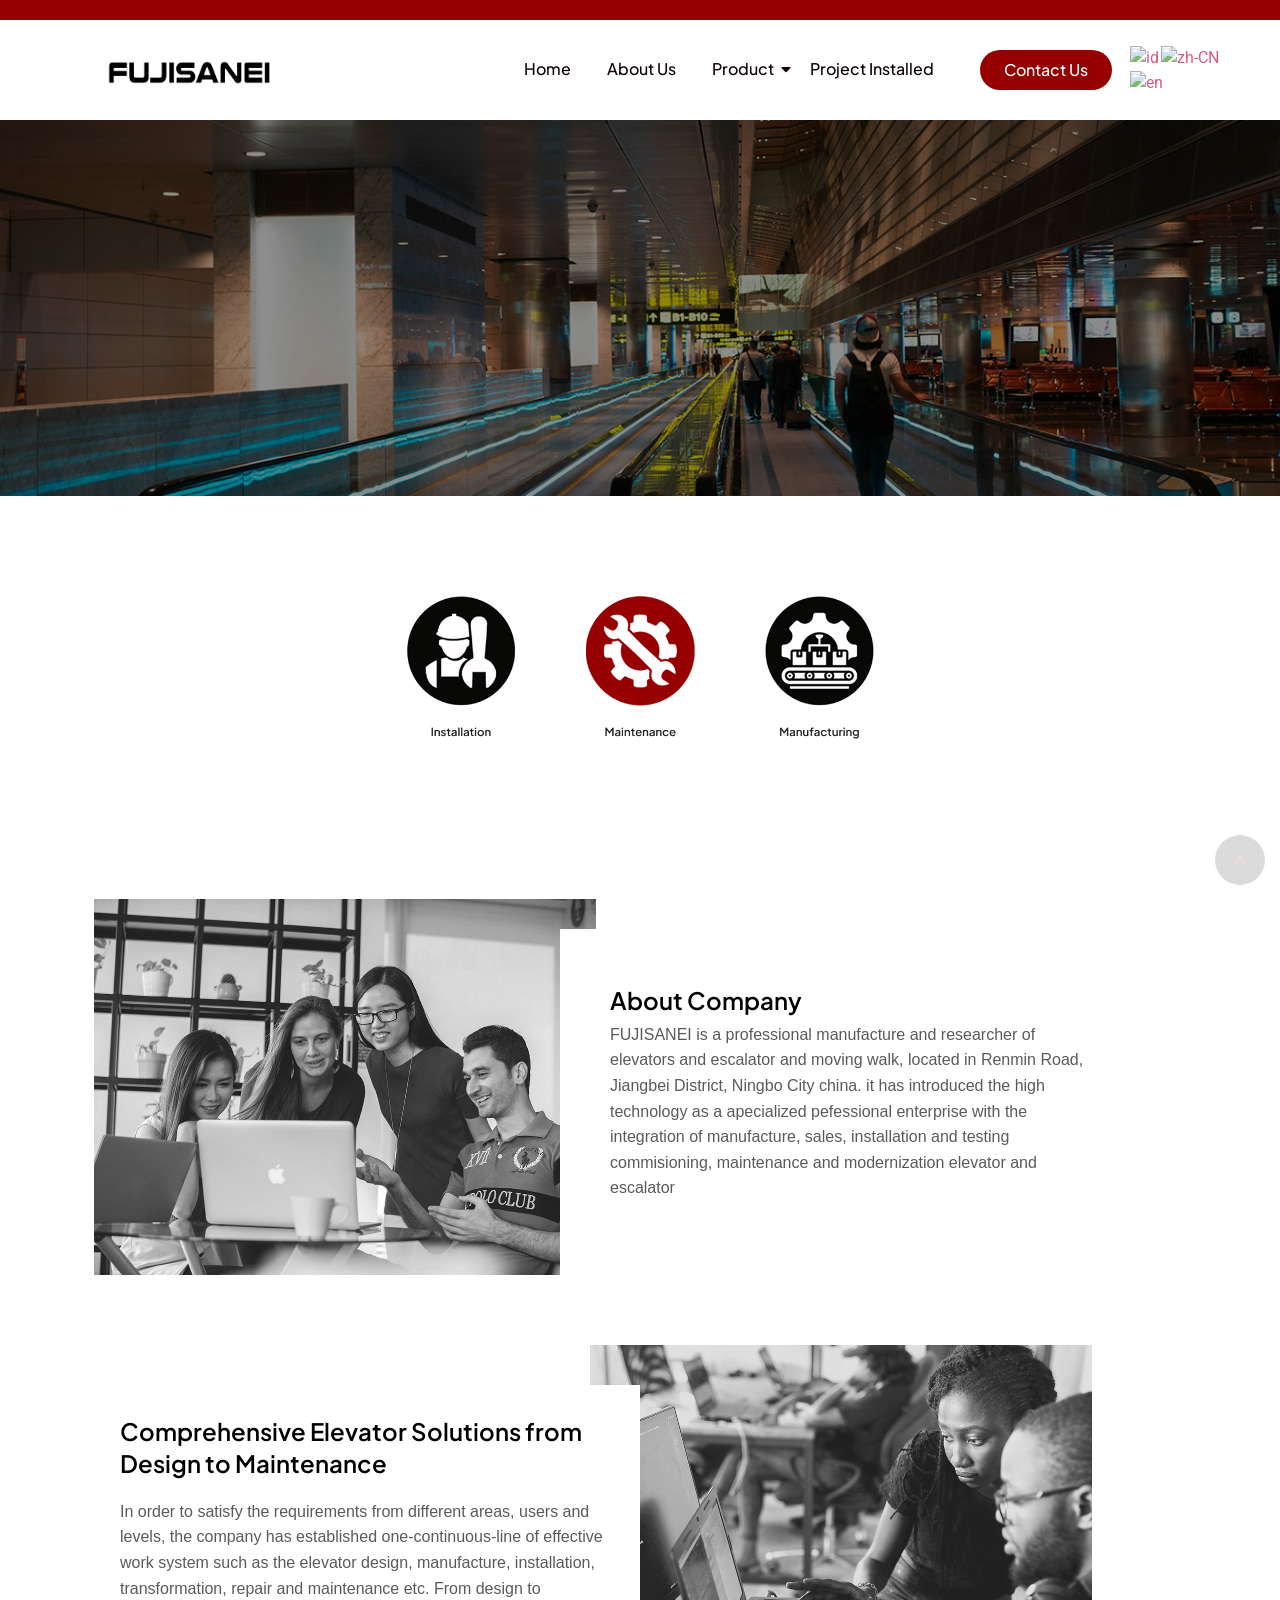
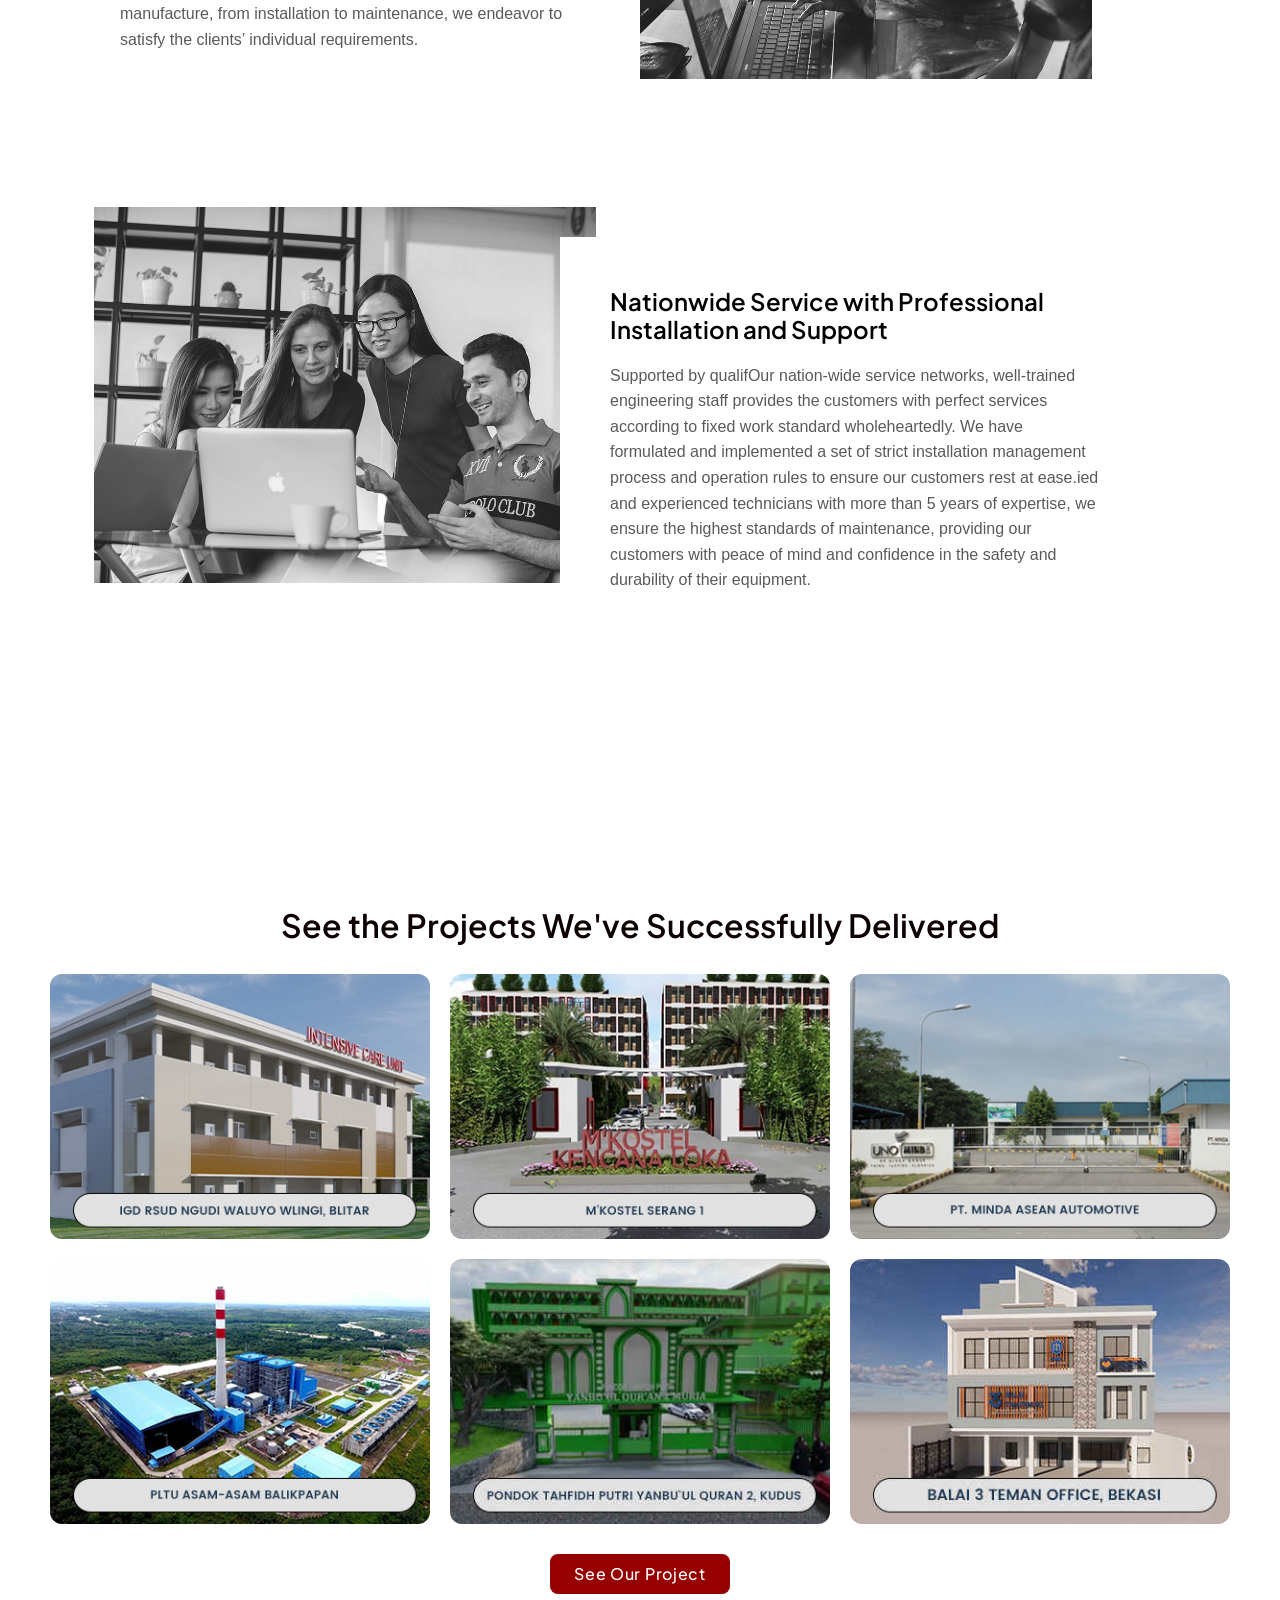
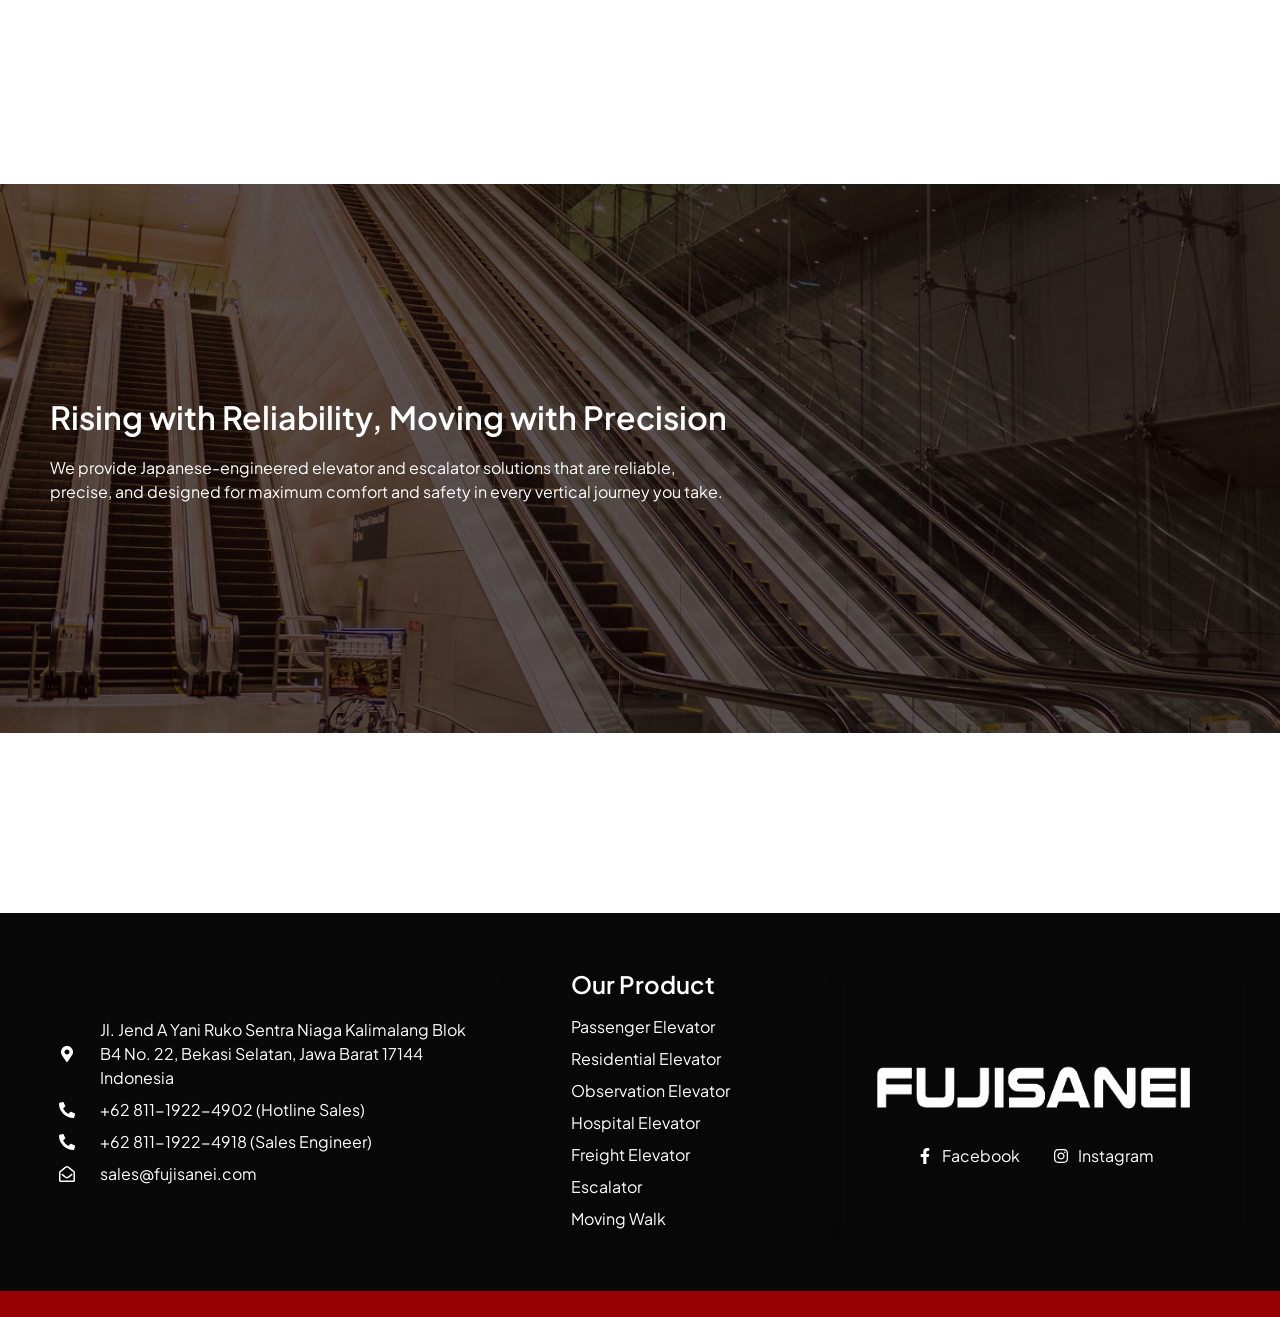
==== commit 65b0c237: "second" ====
--- a/about/index.html
+++ b/about/index.html
@@ -387,7 +387,7 @@
 				<div class="elementor-column elementor-col-25 elementor-top-column elementor-element elementor-element-7b27354" data-id="7b27354" data-element_type="column">
 			<div class="elementor-widget-wrap elementor-element-populated">
 						<div class="elementor-element elementor-element-79e9234 elementor-widget elementor-widget-html" data-id="79e9234" data-element_type="widget" data-widget_type="html.default">
-					<div class="gtranslate_wrapper" id="gt-wrapper-26825415"></div>				</div>
+					<div class="gtranslate_wrapper" id="gt-wrapper-42042662"></div>				</div>
 					</div>
 		</div>
 					</div>
@@ -706,7 +706,7 @@
 <script src="https://rararap22.github.io/fsibaru/wp-content/plugins/elementor/assets/js/frontend-modules.min.js?ver=3.30.2" id="elementor-frontend-modules-js"></script>
 <script src="https://rararap22.github.io/fsibaru/wp-includes/js/jquery/ui/core.min.js?ver=1.13.3" id="jquery-ui-core-js"></script>
 <script id="elementor-frontend-js-before">
-var elementorFrontendConfig = {"environmentMode":{"edit":false,"wpPreview":false,"isScriptDebug":false},"i18n":{"shareOnFacebook":"Share on Facebook","shareOnTwitter":"Share on Twitter","pinIt":"Pin it","download":"Download","downloadImage":"Download image","fullscreen":"Fullscreen","zoom":"Zoom","share":"Share","playVideo":"Play Video","previous":"Previous","next":"Next","close":"Close","a11yCarouselPrevSlideMessage":"Previous slide","a11yCarouselNextSlideMessage":"Next slide","a11yCarouselFirstSlideMessage":"This is the first slide","a11yCarouselLastSlideMessage":"This is the last slide","a11yCarouselPaginationBulletMessage":"Go to slide"},"is_rtl":false,"breakpoints":{"xs":0,"sm":480,"md":768,"lg":1025,"xl":1440,"xxl":1600},"responsive":{"breakpoints":{"mobile":{"label":"Mobile Portrait","value":767,"default_value":767,"direction":"max","is_enabled":true},"mobile_extra":{"label":"Mobile Landscape","value":880,"default_value":880,"direction":"max","is_enabled":false},"tablet":{"label":"Tablet Portrait","value":1024,"default_value":1024,"direction":"max","is_enabled":true},"tablet_extra":{"label":"Tablet Landscape","value":1200,"default_value":1200,"direction":"max","is_enabled":false},"laptop":{"label":"Laptop","value":1366,"default_value":1366,"direction":"max","is_enabled":false},"widescreen":{"label":"Widescreen","value":2400,"default_value":2400,"direction":"min","is_enabled":false}},"hasCustomBreakpoints":false},"version":"3.30.2","is_static":false,"experimentalFeatures":{"e_font_icon_svg":true,"additional_custom_breakpoints":true,"container":true,"e_optimized_markup":true,"theme_builder_v2":true,"hello-theme-header-footer":true,"nested-elements":true,"e_element_cache":true,"home_screen":true,"global_classes_should_enforce_capabilities":true,"cloud-library":true,"e_opt_in_v4_page":true,"mega-menu":true},"urls":{"assets":"https:\/\/rararap22.github.io\/fsibaru\/wp-content\/plugins\/elementor\/assets\/","ajaxurl":"https:\/\/rararap22.github.io\/fsibaru\/wp-admin\/admin-ajax.php","uploadUrl":"https:\/\/rararap22.github.io\/fsibaru\/wp-content\/uploads"},"nonces":{"floatingButtonsClickTracking":"61d98fdcfc"},"swiperClass":"swiper","settings":{"page":[],"editorPreferences":[]},"kit":{"active_breakpoints":["viewport_mobile","viewport_tablet"],"global_image_lightbox":"yes","lightbox_enable_counter":"yes","lightbox_enable_fullscreen":"yes","lightbox_enable_zoom":"yes","lightbox_enable_share":"yes","lightbox_title_src":"title","lightbox_description_src":"description","hello_header_logo_type":"title","hello_header_menu_layout":"horizontal","hello_footer_logo_type":"logo"},"post":{"id":343,"title":"about%20%E2%80%93%20Fujisanei%20Elevator","excerpt":"","featuredImage":false}};
+var elementorFrontendConfig = {"environmentMode":{"edit":false,"wpPreview":false,"isScriptDebug":false},"i18n":{"shareOnFacebook":"Share on Facebook","shareOnTwitter":"Share on Twitter","pinIt":"Pin it","download":"Download","downloadImage":"Download image","fullscreen":"Fullscreen","zoom":"Zoom","share":"Share","playVideo":"Play Video","previous":"Previous","next":"Next","close":"Close","a11yCarouselPrevSlideMessage":"Previous slide","a11yCarouselNextSlideMessage":"Next slide","a11yCarouselFirstSlideMessage":"This is the first slide","a11yCarouselLastSlideMessage":"This is the last slide","a11yCarouselPaginationBulletMessage":"Go to slide"},"is_rtl":false,"breakpoints":{"xs":0,"sm":480,"md":768,"lg":1025,"xl":1440,"xxl":1600},"responsive":{"breakpoints":{"mobile":{"label":"Mobile Portrait","value":767,"default_value":767,"direction":"max","is_enabled":true},"mobile_extra":{"label":"Mobile Landscape","value":880,"default_value":880,"direction":"max","is_enabled":false},"tablet":{"label":"Tablet Portrait","value":1024,"default_value":1024,"direction":"max","is_enabled":true},"tablet_extra":{"label":"Tablet Landscape","value":1200,"default_value":1200,"direction":"max","is_enabled":false},"laptop":{"label":"Laptop","value":1366,"default_value":1366,"direction":"max","is_enabled":false},"widescreen":{"label":"Widescreen","value":2400,"default_value":2400,"direction":"min","is_enabled":false}},"hasCustomBreakpoints":false},"version":"3.30.2","is_static":false,"experimentalFeatures":{"e_font_icon_svg":true,"additional_custom_breakpoints":true,"container":true,"e_optimized_markup":true,"theme_builder_v2":true,"hello-theme-header-footer":true,"nested-elements":true,"e_element_cache":true,"home_screen":true,"global_classes_should_enforce_capabilities":true,"cloud-library":true,"e_opt_in_v4_page":true,"mega-menu":true},"urls":{"assets":"https:\/\/rararap22.github.io\/fsibaru\/wp-content\/plugins\/elementor\/assets\/","ajaxurl":"https:\/\/rararap22.github.io\/fsibaru\/wp-admin\/admin-ajax.php","uploadUrl":"https:\/\/rararap22.github.io\/fsibaru\/wp-content\/uploads"},"nonces":{"floatingButtonsClickTracking":"1347a12b06"},"swiperClass":"swiper","settings":{"page":[],"editorPreferences":[]},"kit":{"active_breakpoints":["viewport_mobile","viewport_tablet"],"global_image_lightbox":"yes","lightbox_enable_counter":"yes","lightbox_enable_fullscreen":"yes","lightbox_enable_zoom":"yes","lightbox_enable_share":"yes","lightbox_title_src":"title","lightbox_description_src":"description","hello_header_logo_type":"title","hello_header_menu_layout":"horizontal","hello_footer_logo_type":"logo"},"post":{"id":343,"title":"about%20%E2%80%93%20Fujisanei%20Elevator","excerpt":"","featuredImage":false}};
 </script>
 <script src="https://rararap22.github.io/fsibaru/wp-content/plugins/elementor/assets/js/frontend.min.js?ver=3.30.2" id="elementor-frontend-js"></script>
 <script src="https://rararap22.github.io/fsibaru/wp-content/plugins/royal-elementor-addons/assets/js/lib/particles/particles.js?ver=3.0.6" id="wpr-particles-js"></script>
@@ -715,30 +715,30 @@
 <script src="https://rararap22.github.io/fsibaru/wp-content/themes/hello-elementor/assets/js/hello-frontend.js?ver=3.4.4" id="hello-theme-frontend-js"></script>
 <script id="bdt-uikit-js-extra">
 var element_pack_ajax_login_config = {"ajaxurl":"https:\/\/rararap22.github.io\/fsibaru\/wp-admin\/admin-ajax.php","language":"en","loadingmessage":"Sending user info, please wait...","unknownerror":"Unknown error, make sure access is correct!"};
-var ElementPackConfig = {"ajaxurl":"https:\/\/rararap22.github.io\/fsibaru\/wp-admin\/admin-ajax.php","nonce":"bfef3c2e91","data_table":{"language":{"lengthMenu":"Show _MENU_ Entries","info":"Showing _START_ to _END_ of _TOTAL_ entries","search":"Search :","paginate":{"previous":"Previous","next":"Next"}}},"contact_form":{"sending_msg":"Sending message please wait...","captcha_nd":"Invisible captcha not defined!","captcha_nr":"Could not get invisible captcha response!"},"mailchimp":{"subscribing":"Subscribing you please wait..."},"search":{"more_result":"More Results","search_result":"SEARCH RESULT","not_found":"not found"},"words_limit":{"read_more":"[read more]","read_less":"[read less]"},"elements_data":{"sections":[],"columns":[],"widgets":[]}};
+var ElementPackConfig = {"ajaxurl":"https:\/\/rararap22.github.io\/fsibaru\/wp-admin\/admin-ajax.php","nonce":"f3e31d2047","data_table":{"language":{"lengthMenu":"Show _MENU_ Entries","info":"Showing _START_ to _END_ of _TOTAL_ entries","search":"Search :","paginate":{"previous":"Previous","next":"Next"}}},"contact_form":{"sending_msg":"Sending message please wait...","captcha_nd":"Invisible captcha not defined!","captcha_nr":"Could not get invisible captcha response!"},"mailchimp":{"subscribing":"Subscribing you please wait..."},"search":{"more_result":"More Results","search_result":"SEARCH RESULT","not_found":"not found"},"words_limit":{"read_more":"[read more]","read_less":"[read less]"},"elements_data":{"sections":[],"columns":[],"widgets":[]}};
 </script>
 <script src="https://rararap22.github.io/fsibaru/wp-content/plugins/bdthemes-element-pack-lite/assets/js/bdt-uikit.min.js?ver=3.21.7" id="bdt-uikit-js"></script>
 <script src="https://rararap22.github.io/fsibaru/wp-content/plugins/bdthemes-element-pack-lite/assets/js/common/helper.min.js?ver=8.1.3" id="element-pack-helper-js"></script>
 <script src="https://rararap22.github.io/fsibaru/wp-content/plugins/bdthemes-prime-slider-lite/assets/js/prime-slider-site.min.js?ver=3.17.16" id="prime-slider-site-js"></script>
 <script id="upk-site-js-extra">
-var UltimatePostKitConfig = {"ajaxurl":"https:\/\/rararap22.github.io\/fsibaru\/wp-admin\/admin-ajax.php","nonce":"1025d9070b","mailchimp":{"subscribing":"Subscribing you please wait..."},"elements_data":{"sections":[],"columns":[],"widgets":[]}};
+var UltimatePostKitConfig = {"ajaxurl":"https:\/\/rararap22.github.io\/fsibaru\/wp-admin\/admin-ajax.php","nonce":"4f2301f896","mailchimp":{"subscribing":"Subscribing you please wait..."},"elements_data":{"sections":[],"columns":[],"widgets":[]}};
 </script>
 <script src="https://rararap22.github.io/fsibaru/wp-content/plugins/ultimate-post-kit/assets/js/upk-site.min.js?ver=3.15.3" id="upk-site-js"></script>
-<script id="gt_widget_script_26825415-js-before">
-window.gtranslateSettings = /* document.write */ window.gtranslateSettings || {};window.gtranslateSettings['26825415'] = {"default_language":"en","languages":["id","zh-CN","en"],"url_structure":"none","flag_style":"3d","flag_size":32,"wrapper_selector":"#gt-wrapper-26825415","alt_flags":[],"horizontal_position":"inline","flags_location":"\/fsibaru\/wp-content\/plugins\/gtranslate\/flags\/"};
-</script><script src="https://rararap22.github.io/fsibaru/wp-content/plugins/gtranslate/js/flags.js?ver=6.8.2" data-no-optimize="1" data-no-minify="1" data-gt-orig-url="/fsibaru/about/" data-gt-orig-domain="localhost" data-gt-widget-id="26825415" defer></script><script src="https://rararap22.github.io/fsibaru/wp-content/plugins/pro-elements/assets/js/webpack-pro.runtime.min.js?ver=3.30.0" id="elementor-pro-webpack-runtime-js"></script>
+<script id="gt_widget_script_42042662-js-before">
+window.gtranslateSettings = /* document.write */ window.gtranslateSettings || {};window.gtranslateSettings['42042662'] = {"default_language":"en","languages":["id","zh-CN","en"],"url_structure":"none","flag_style":"3d","flag_size":32,"wrapper_selector":"#gt-wrapper-42042662","alt_flags":[],"horizontal_position":"inline","flags_location":"\/fsibaru\/wp-content\/plugins\/gtranslate\/flags\/"};
+</script><script src="https://rararap22.github.io/fsibaru/wp-content/plugins/gtranslate/js/flags.js?ver=6.8.2" data-no-optimize="1" data-no-minify="1" data-gt-orig-url="/fsibaru/about/" data-gt-orig-domain="localhost" data-gt-widget-id="42042662" defer></script><script src="https://rararap22.github.io/fsibaru/wp-content/plugins/pro-elements/assets/js/webpack-pro.runtime.min.js?ver=3.30.0" id="elementor-pro-webpack-runtime-js"></script>
 <script src="https://rararap22.github.io/fsibaru/wp-includes/js/dist/hooks.min.js?ver=4d63a3d491d11ffd8ac6" id="wp-hooks-js"></script>
 <script src="https://rararap22.github.io/fsibaru/wp-includes/js/dist/i18n.min.js?ver=5e580eb46a90c2b997e6" id="wp-i18n-js"></script>
 <script id="wp-i18n-js-after">
 wp.i18n.setLocaleData( { 'text direction\u0004ltr': [ 'ltr' ] } );
 </script>
 <script id="elementor-pro-frontend-js-before">
-var ElementorProFrontendConfig = {"ajaxurl":"https:\/\/rararap22.github.io\/fsibaru\/wp-admin\/admin-ajax.php","nonce":"3f9de3d443","urls":{"assets":"https:\/\/rararap22.github.io\/fsibaru\/wp-content\/plugins\/pro-elements\/assets\/","rest":"https:\/\/rararap22.github.io\/fsibaru\/wp-json\/"},"settings":{"lazy_load_background_images":true},"popup":{"hasPopUps":false},"shareButtonsNetworks":{"facebook":{"title":"Facebook","has_counter":true},"twitter":{"title":"Twitter"},"linkedin":{"title":"LinkedIn","has_counter":true},"pinterest":{"title":"Pinterest","has_counter":true},"reddit":{"title":"Reddit","has_counter":true},"vk":{"title":"VK","has_counter":true},"odnoklassniki":{"title":"OK","has_counter":true},"tumblr":{"title":"Tumblr"},"digg":{"title":"Digg"},"skype":{"title":"Skype"},"stumbleupon":{"title":"StumbleUpon","has_counter":true},"mix":{"title":"Mix"},"telegram":{"title":"Telegram"},"pocket":{"title":"Pocket","has_counter":true},"xing":{"title":"XING","has_counter":true},"whatsapp":{"title":"WhatsApp"},"email":{"title":"Email"},"print":{"title":"Print"},"x-twitter":{"title":"X"},"threads":{"title":"Threads"}},"facebook_sdk":{"lang":"en_US","app_id":""},"lottie":{"defaultAnimationUrl":"https:\/\/rararap22.github.io\/fsibaru\/wp-content\/plugins\/pro-elements\/modules\/lottie\/assets\/animations\/default.json"}};
+var ElementorProFrontendConfig = {"ajaxurl":"https:\/\/rararap22.github.io\/fsibaru\/wp-admin\/admin-ajax.php","nonce":"2901d0437d","urls":{"assets":"https:\/\/rararap22.github.io\/fsibaru\/wp-content\/plugins\/pro-elements\/assets\/","rest":"https:\/\/rararap22.github.io\/fsibaru\/wp-json\/"},"settings":{"lazy_load_background_images":true},"popup":{"hasPopUps":false},"shareButtonsNetworks":{"facebook":{"title":"Facebook","has_counter":true},"twitter":{"title":"Twitter"},"linkedin":{"title":"LinkedIn","has_counter":true},"pinterest":{"title":"Pinterest","has_counter":true},"reddit":{"title":"Reddit","has_counter":true},"vk":{"title":"VK","has_counter":true},"odnoklassniki":{"title":"OK","has_counter":true},"tumblr":{"title":"Tumblr"},"digg":{"title":"Digg"},"skype":{"title":"Skype"},"stumbleupon":{"title":"StumbleUpon","has_counter":true},"mix":{"title":"Mix"},"telegram":{"title":"Telegram"},"pocket":{"title":"Pocket","has_counter":true},"xing":{"title":"XING","has_counter":true},"whatsapp":{"title":"WhatsApp"},"email":{"title":"Email"},"print":{"title":"Print"},"x-twitter":{"title":"X"},"threads":{"title":"Threads"}},"facebook_sdk":{"lang":"en_US","app_id":""},"lottie":{"defaultAnimationUrl":"https:\/\/rararap22.github.io\/fsibaru\/wp-content\/plugins\/pro-elements\/modules\/lottie\/assets\/animations\/default.json"}};
 </script>
 <script src="https://rararap22.github.io/fsibaru/wp-content/plugins/pro-elements/assets/js/frontend.min.js?ver=3.30.0" id="elementor-pro-frontend-js"></script>
 <script src="https://rararap22.github.io/fsibaru/wp-content/plugins/pro-elements/assets/js/elements-handlers.min.js?ver=3.30.0" id="pro-elements-handlers-js"></script>
 <script id="wpr-addons-js-js-extra">
-var WprConfig = {"ajaxurl":"https:\/\/rararap22.github.io\/fsibaru\/wp-admin\/admin-ajax.php","resturl":"https:\/\/rararap22.github.io\/fsibaru\/wp-json\/wpraddons\/v1","nonce":"b29bdcbc5c","addedToCartText":"was added to cart","viewCart":"View Cart","comparePageID":"","comparePageURL":"https:\/\/rararap22.github.io\/fsibaru\/about\/","wishlistPageID":"","wishlistPageURL":"https:\/\/rararap22.github.io\/fsibaru\/about\/","chooseQuantityText":"Please select the required number of items.","site_key":"","is_admin":"","input_empty":"Please fill out this field","select_empty":"Nothing selected","file_empty":"Please upload a file","recaptcha_error":"Recaptcha Error","woo_shop_ppp":"9","woo_shop_cat_ppp":"9","woo_shop_tag_ppp":"9","is_product_category":"","is_product_tag":""};
+var WprConfig = {"ajaxurl":"https:\/\/rararap22.github.io\/fsibaru\/wp-admin\/admin-ajax.php","resturl":"https:\/\/rararap22.github.io\/fsibaru\/wp-json\/wpraddons\/v1","nonce":"0e671dc117","addedToCartText":"was added to cart","viewCart":"View Cart","comparePageID":"","comparePageURL":"https:\/\/rararap22.github.io\/fsibaru\/about\/","wishlistPageID":"","wishlistPageURL":"https:\/\/rararap22.github.io\/fsibaru\/about\/","chooseQuantityText":"Please select the required number of items.","site_key":"","is_admin":"","input_empty":"Please fill out this field","select_empty":"Nothing selected","file_empty":"Please upload a file","recaptcha_error":"Recaptcha Error","woo_shop_ppp":"9","woo_shop_cat_ppp":"9","woo_shop_tag_ppp":"9","is_product_category":"","is_product_tag":""};
 </script>
 <script data-cfasync="false" src="https://rararap22.github.io/fsibaru/wp-content/plugins/royal-elementor-addons/assets/js/frontend.min.js?ver=1.7.1027" id="wpr-addons-js-js"></script>
 <script src="https://rararap22.github.io/fsibaru/wp-content/plugins/royal-elementor-addons/assets/js/modal-popups.min.js?ver=1.7.1027" id="wpr-modal-popups-js-js"></script>
